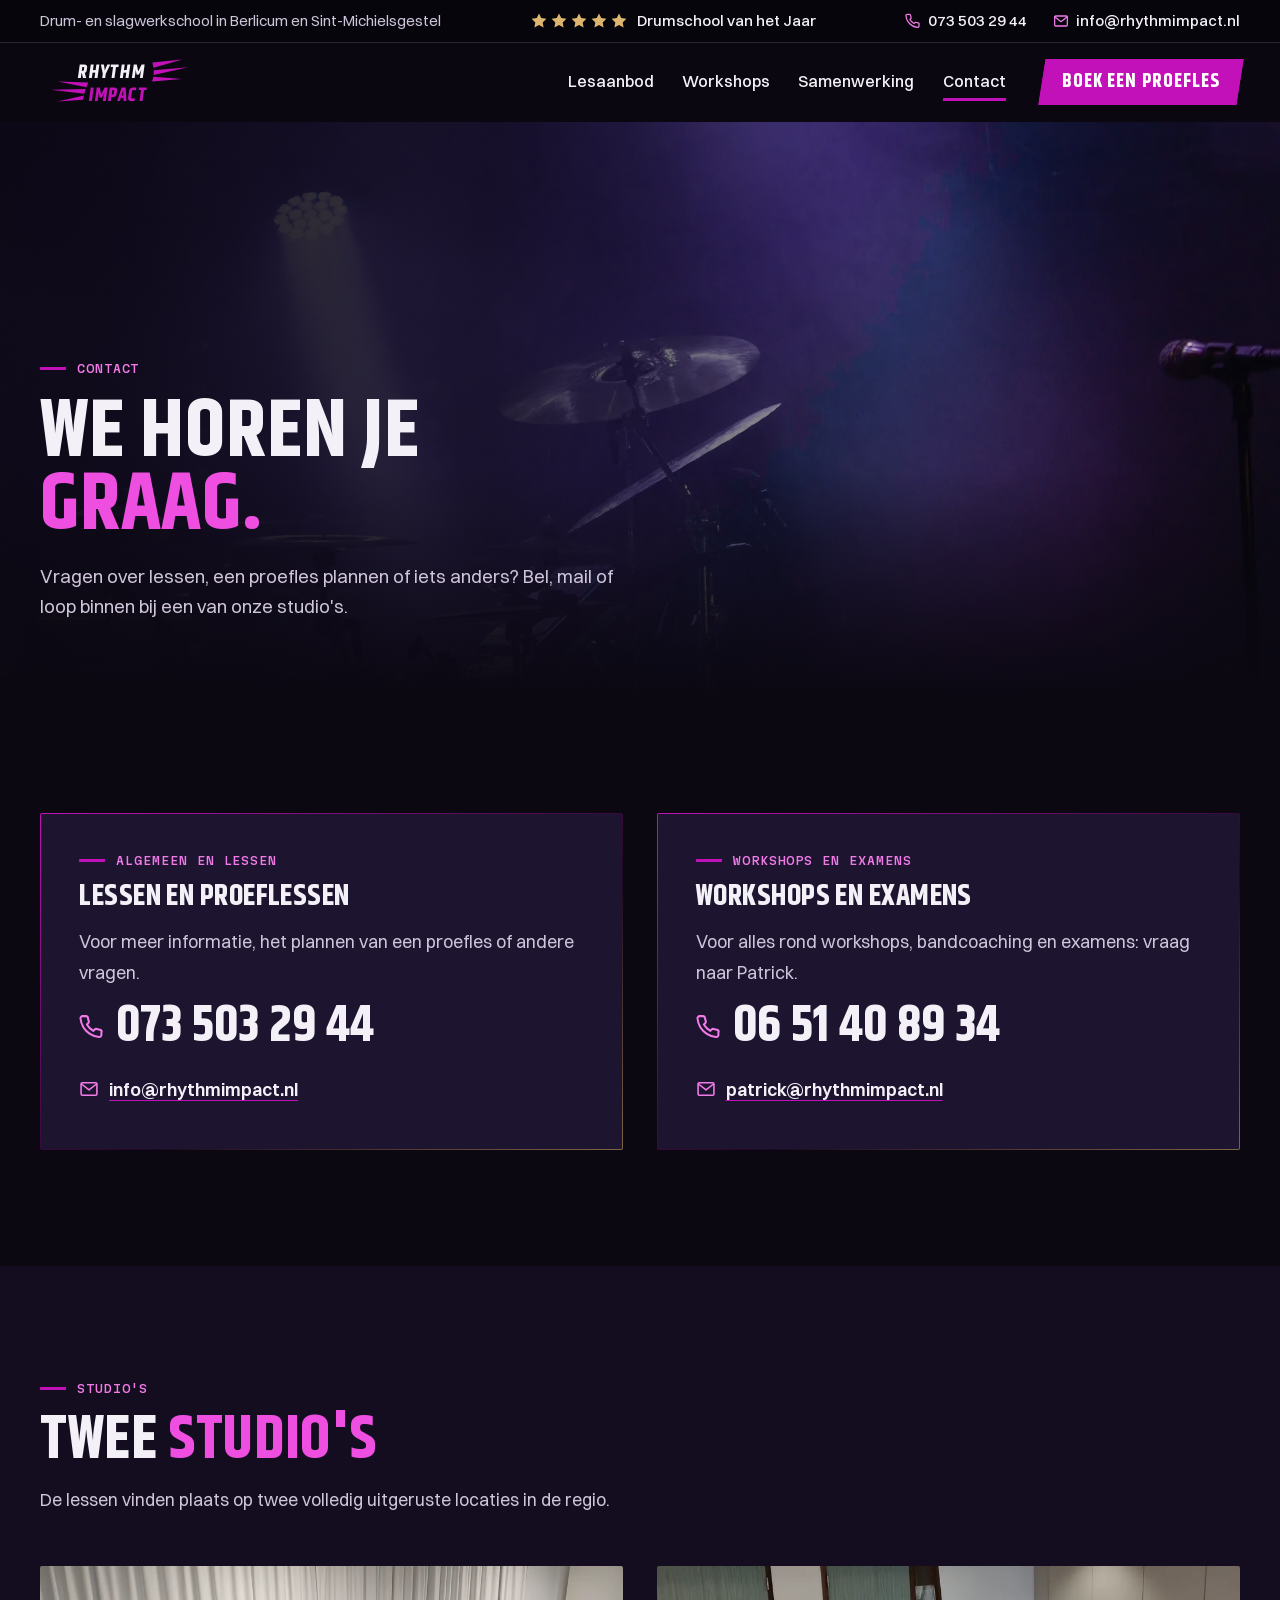
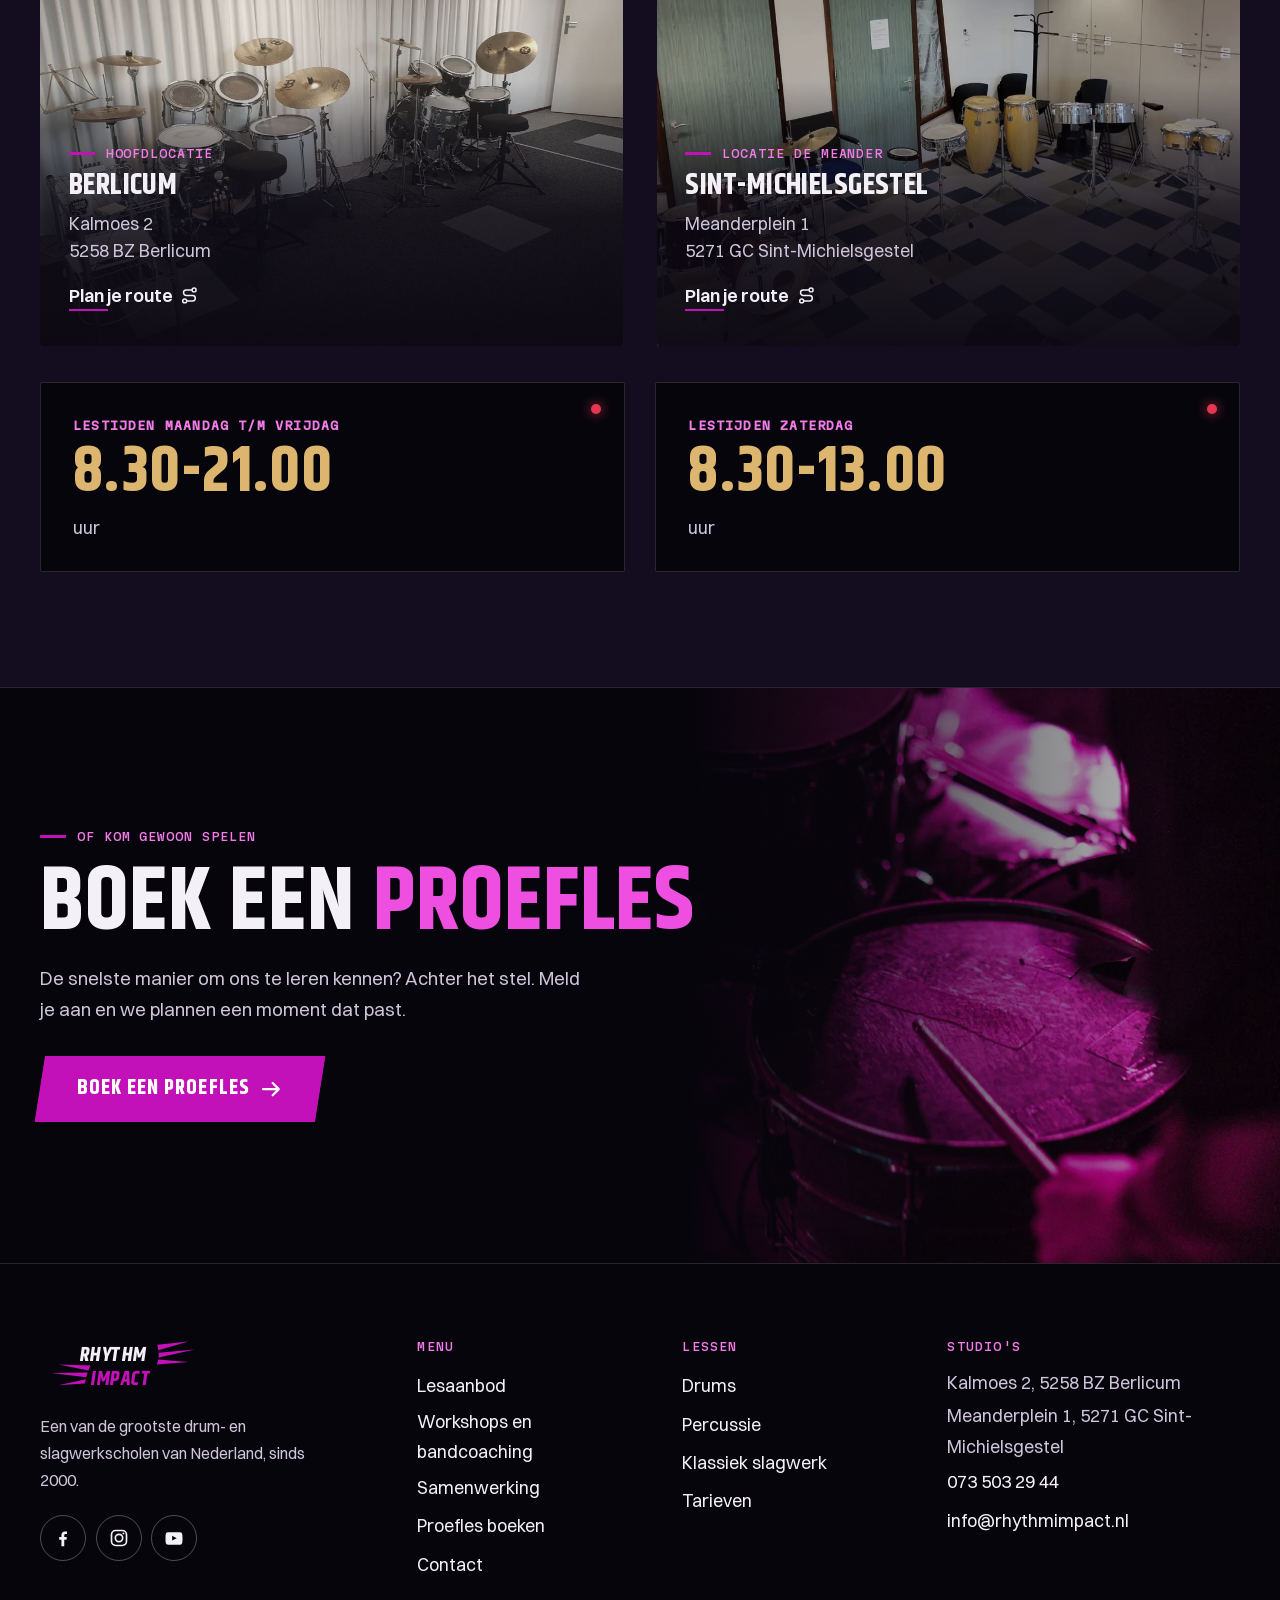
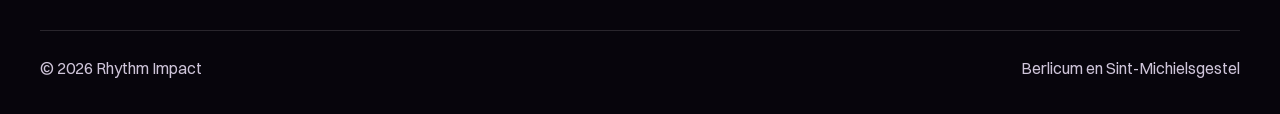
==== contact.html @ d389d1a9 "Reviews toegevoegd" ====
<!DOCTYPE html>
<html lang="nl">
<head>
  <meta charset="UTF-8">
  <meta name="viewport" content="width=device-width, initial-scale=1">
  <title>Contact en studio's in Berlicum en Gestel | Rhythm Impact</title>
  <meta name="description" content="Bel 073 503 29 44 of mail info@rhythmimpact.nl. Studio's aan de Kalmoes 2 in Berlicum en het Meanderplein 1 in Sint-Michielsgestel.">
  <link rel="canonical" href="https://rhythmimpact.nl/contact.html">
  <meta property="og:type" content="website">
  <meta property="og:locale" content="nl_NL">
  <meta property="og:site_name" content="Rhythm Impact">
  <meta property="og:title" content="Contact en studio's in Berlicum en Gestel | Rhythm Impact">
  <meta property="og:description" content="Bel 073 503 29 44 of mail info@rhythmimpact.nl. Studio's aan de Kalmoes 2 in Berlicum en het Meanderplein 1 in Sint-Michielsgestel.">
  <meta property="og:url" content="https://rhythmimpact.nl/contact.html">
  <meta property="og:image" content="https://rhythmimpact.nl/assets/img/og-rhythm-impact.jpg">
  <meta name="twitter:card" content="summary_large_image">
  <meta name="theme-color" content="#0b0812">
  <link rel="icon" type="image/svg+xml" href="assets/favicon.svg">
  <link rel="apple-touch-icon" href="assets/apple-touch-icon.png">
  <link rel="preload" href="assets/fonts/khand-700.woff2" as="font" type="font/woff2" crossorigin>
  <link rel="preload" href="assets/fonts/switzer-400.woff2" as="font" type="font/woff2" crossorigin>
  
  <link rel="stylesheet" href="css/style.css?v=2">
  <script type="application/ld+json">
  {
    "@context": "https://schema.org",
    "@type": "ContactPage",
    "name": "Contact Rhythm Impact",
    "url": "https://rhythmimpact.nl/contact.html",
    "mainEntity": {
      "@type": ["EducationalOrganization", "LocalBusiness"],
      "@id": "https://rhythmimpact.nl/#school",
      "name": "Rhythm Impact",
      "telephone": "+31735032944",
      "email": "info@rhythmimpact.nl",
      "address": { "@type": "PostalAddress", "streetAddress": "Kalmoes 2", "postalCode": "5258 BZ", "addressLocality": "Berlicum", "addressCountry": "NL" },
      "contactPoint": [
        { "@type": "ContactPoint", "contactType": "Lessen en proeflessen", "telephone": "+31735032944", "email": "info@rhythmimpact.nl", "availableLanguage": "nl" },
        { "@type": "ContactPoint", "contactType": "Workshops, examens en groepen", "telephone": "+31651408934", "email": "patrick@rhythmimpact.nl", "availableLanguage": "nl" }
      ]
    }
  }
  </script>
</head>
<body>
  <a class="sla-over" href="#inhoud">Naar de inhoud</a>
  <div class="topbalk">
    <div class="wrap">
      <p class="topbalk-tekst">Drum- en slagwerkschool in Berlicum en Sint-Michielsgestel</p>
      <a class="topbalk-sterren" href="index.html#usp-kop" aria-label="Vijf sterren: uitgeroepen tot Drumschool van het Jaar">
        <span class="sterren"><svg viewBox="0 0 20 20" aria-hidden="true"><path d="M10 1.6l2.5 5.2 5.7.8-4.1 4 1 5.6L10 14.5l-5.1 2.7 1-5.6-4.1-4 5.7-.8z"/></svg><svg viewBox="0 0 20 20" aria-hidden="true"><path d="M10 1.6l2.5 5.2 5.7.8-4.1 4 1 5.6L10 14.5l-5.1 2.7 1-5.6-4.1-4 5.7-.8z"/></svg><svg viewBox="0 0 20 20" aria-hidden="true"><path d="M10 1.6l2.5 5.2 5.7.8-4.1 4 1 5.6L10 14.5l-5.1 2.7 1-5.6-4.1-4 5.7-.8z"/></svg><svg viewBox="0 0 20 20" aria-hidden="true"><path d="M10 1.6l2.5 5.2 5.7.8-4.1 4 1 5.6L10 14.5l-5.1 2.7 1-5.6-4.1-4 5.7-.8z"/></svg><svg viewBox="0 0 20 20" aria-hidden="true"><path d="M10 1.6l2.5 5.2 5.7.8-4.1 4 1 5.6L10 14.5l-5.1 2.7 1-5.6-4.1-4 5.7-.8z"/></svg></span><span>Drumschool van het Jaar</span>
      </a>
      <div class="topbalk-links">
        <a href="tel:+31735032944"><svg class="icoon" aria-hidden="true"><use href="assets/iconen.svg#i-telefoon"/></svg>073 503 29 44</a>
        <a href="mailto:info@rhythmimpact.nl"><svg class="icoon" aria-hidden="true"><use href="assets/iconen.svg#i-mail"/></svg>info@rhythmimpact.nl</a>
      </div>
    </div>
  </div>

  <header class="kop" data-balk>
    <div class="kop-binnen">
      <a class="logo" href="index.html" aria-label="Rhythm Impact, naar de homepage">
        <svg viewBox="0 0 268 78" aria-hidden="true" style="height:46px;width:auto">
          <g transform="skewX(-8)" transform-origin="center">
            <g fill="#c211b8">
              <polygon points="186,6 236,1 189,15"/>
              <polygon points="190,19 248,14 191,27"/>
              <polygon points="191,30 240,34 190,38"/>
              <polygon points="82,40 30,38 80,48"/>
              <polygon points="79,51 20,52 78,59"/>
              <polygon points="78,62 34,72 77,69"/>
            </g>
            <text x="62" y="33" font-family="Khand, sans-serif" font-weight="700" font-size="33" letter-spacing="1" fill="#f4f0f7">RHYTHM</text>
            <text x="86" y="71" font-family="Khand, sans-serif" font-weight="700" font-size="33" letter-spacing="1" fill="#c211b8">IMPACT</text>
          </g>
        </svg>
      </a>
      <nav class="hoofdnav" aria-label="Hoofdmenu">
        <a href="lesaanbod.html">Lesaanbod</a>
        <a href="workshops.html">Workshops</a>
        <a href="samenwerking.html">Samenwerking</a>
        <a href="contact.html" aria-current="page">Contact</a>
        <a class="knop knop-klein" href="proefles.html">Boek een proefles</a>
      </nav>
      <button class="menuknop" type="button" aria-expanded="false" aria-controls="mobiel-menu" aria-label="Menu openen" data-menuknop>
        <svg class="icoon open" aria-hidden="true"><use href="assets/iconen.svg#i-menu"/></svg><svg class="icoon sluit" aria-hidden="true"><use href="assets/iconen.svg#i-sluit"/></svg>
      </button>
    </div>
  </header>

  <div class="mobiel-menu" id="mobiel-menu" data-menu>
    <a href="index.html"><i>01</i>Home</a>
    <a href="lesaanbod.html"><i>02</i>Lesaanbod</a>
    <a href="workshops.html"><i>03</i>Workshops</a>
    <a href="samenwerking.html"><i>04</i>Samenwerking</a>
    <a href="contact.html" aria-current="page"><i>05</i>Contact</a>
    <a class="knop knop-groot" href="proefles.html">Boek een proefles <svg class="icoon" aria-hidden="true"><use href="assets/iconen.svg#i-pijl"/></svg></a>
    <div class="menu-voet">
      <a href="tel:+31735032944"><svg class="icoon" aria-hidden="true"><use href="assets/iconen.svg#i-telefoon"/></svg>073 503 29 44</a>
      <a href="mailto:info@rhythmimpact.nl"><svg class="icoon" aria-hidden="true"><use href="assets/iconen.svg#i-mail"/></svg>info@rhythmimpact.nl</a>
    </div>
  </div>

<main id="inhoud">

  <section class="paginakop" aria-label="Contact">
    <figure class="paginakop-beeld"><img src="assets/img/ph-contact-2000.webp" srcset="assets/img/ph-contact-1000.webp 1000w, assets/img/ph-contact-2000.webp 2000w" sizes="100vw" width="2000" height="1333" fetchpriority="high" alt="Drumstel op een donker podium onder een paarse spot"></figure>
    <div class="wrap" data-rev>
      <span class="eyebrow">Contact</span>
      <h1><span class="regel">We horen je</span><span class="regel"><span class="accent">graag.</span></span></h1>
      <p class="lead">Vragen over lessen, een proefles plannen of iets anders? Bel, mail of loop binnen bij een van onze studio's.</p>
    </div>
  </section>

  <section class="sectie" aria-labelledby="bel-kop">
    <div class="wrap">
      <h2 id="bel-kop" class="visueel-verborgen">Bellen of mailen</h2>
      <div class="contactkaarten" data-rev data-stagger>
        <div class="contactkaart">
          <span class="eyebrow">Algemeen en lessen</span>
          <h3>Lessen en proeflessen</h3>
          <p>Voor meer informatie, het plannen van een proefles of andere vragen.</p>
          <a class="groot-nummer" href="tel:+31735032944"><svg class="icoon" aria-hidden="true"><use href="assets/iconen.svg#i-telefoon"/></svg>073 503 29 44</a>
          <a class="contact-mail" href="mailto:info@rhythmimpact.nl"><svg class="icoon" aria-hidden="true"><use href="assets/iconen.svg#i-mail"/></svg>info@rhythmimpact.nl</a>
        </div>
        <div class="contactkaart">
          <span class="eyebrow">Workshops en examens</span>
          <h3>Workshops en examens</h3>
          <p>Voor alles rond workshops, bandcoaching en examens: vraag naar Patrick.</p>
          <a class="groot-nummer" href="tel:+31651408934"><svg class="icoon" aria-hidden="true"><use href="assets/iconen.svg#i-telefoon"/></svg>06 51 40 89 34</a>
          <a class="contact-mail" href="mailto:patrick@rhythmimpact.nl"><svg class="icoon" aria-hidden="true"><use href="assets/iconen.svg#i-mail"/></svg>patrick@rhythmimpact.nl</a>
        </div>
      </div>
    </div>
  </section>

  <section class="sectie fluweel" aria-labelledby="loc-kop">
    <div class="wrap">
      <div class="sectiekop" data-rev>
        <span class="eyebrow">Studio's</span>
        <h2 id="loc-kop">Twee <span class="accent">studio's</span></h2>
        <p>De lessen vinden plaats op twee volledig uitgeruste locaties in de regio.</p>
      </div>
      <div class="studios" data-rev data-stagger>
        <article class="studio">
          <img src="assets/img/studio-berlicum-1200.webp" width="1200" height="676" loading="lazy" alt="Drumstudio van Rhythm Impact in Berlicum">
          <div class="studio-tekst">
            <span class="eyebrow">Hoofdlocatie</span>
            <h3>Berlicum</h3>
            <address>Kalmoes 2<br>5258 BZ Berlicum</address>
            <a class="streep" href="https://www.google.com/maps/search/?api=1&amp;query=Kalmoes+2+5258+BZ+Berlicum" target="_blank" rel="noopener">Plan je route <svg class="icoon" aria-hidden="true"><use href="assets/iconen.svg#i-route"/></svg></a>
          </div>
        </article>
        <article class="studio">
          <img src="assets/img/studio-meander-1200.webp" width="1200" height="639" loading="lazy" alt="Lesstudio van Rhythm Impact in De Meander, Sint-Michielsgestel">
          <div class="studio-tekst">
            <span class="eyebrow">Locatie De Meander</span>
            <h3>Sint-Michielsgestel</h3>
            <address>Meanderplein 1<br>5271 GC Sint-Michielsgestel</address>
            <a class="streep" href="https://www.google.com/maps/search/?api=1&amp;query=Meanderplein+1+5271+GC+Sint-Michielsgestel" target="_blank" rel="noopener">Plan je route <svg class="icoon" aria-hidden="true"><use href="assets/iconen.svg#i-route"/></svg></a>
          </div>
        </article>
      </div>
      <div class="lestijden lestijden-contact" data-rev data-stagger>
        <div class="lestijd"><b>Lestijden maandag t/m vrijdag</b><span class="klokcijfers">8.30-21.00</span><span>uur</span></div>
        <div class="lestijd"><b>Lestijden zaterdag</b><span class="klokcijfers">8.30-13.00</span><span>uur</span></div>
      </div>
    </div>
  </section>

  <section class="slotband" aria-labelledby="slot-kop">
    <figure class="slotband-beeld" aria-hidden="true"><img src="assets/img/cta-vel-900.webp" width="900" height="1600" loading="lazy" alt=""></figure>
    <div class="wrap" data-rev>
      <span class="eyebrow">Of kom gewoon spelen</span>
      <h2 id="slot-kop">Boek een <span class="accent">proefles</span></h2>
      <p>De snelste manier om ons te leren kennen? Achter het stel. Meld je aan en we plannen een moment dat past.</p>
      <div class="held-knoppen">
        <a class="knop knop-groot" href="proefles.html">Boek een proefles <svg class="icoon" aria-hidden="true"><use href="assets/iconen.svg#i-pijl"/></svg></a>
      </div>
    </div>
  </section>
</main>

  <footer class="voet">
    <div class="voet-raster">
      <div class="voet-merk">
        <a class="logo" href="index.html" aria-label="Rhythm Impact, naar de homepage">
          <svg viewBox="0 0 268 78" aria-hidden="true" style="height:48px;width:auto">
          <g transform="skewX(-8)" transform-origin="center">
            <g fill="#c211b8">
              <polygon points="186,6 236,1 189,15"/>
              <polygon points="190,19 248,14 191,27"/>
              <polygon points="191,30 240,34 190,38"/>
              <polygon points="82,40 30,38 80,48"/>
              <polygon points="79,51 20,52 78,59"/>
              <polygon points="78,62 34,72 77,69"/>
            </g>
            <text x="62" y="33" font-family="Khand, sans-serif" font-weight="700" font-size="33" letter-spacing="1" fill="#f4f0f7">RHYTHM</text>
            <text x="86" y="71" font-family="Khand, sans-serif" font-weight="700" font-size="33" letter-spacing="1" fill="#c211b8">IMPACT</text>
          </g>
        </svg>
        </a>
        <p>Een van de grootste drum- en slagwerkscholen van Nederland, sinds 2000.</p>
        <div class="socials">
          <a href="https://www.facebook.com/slagwerkopleidingRhythmImpact/" target="_blank" rel="noopener" aria-label="Rhythm Impact op Facebook"><svg class="icoon" aria-hidden="true"><use href="assets/iconen.svg#i-facebook"/></svg></a>
          <a href="https://www.instagram.com/rhythmimpactslagwerkopl/" target="_blank" rel="noopener" aria-label="Rhythm Impact op Instagram"><svg class="icoon" aria-hidden="true"><use href="assets/iconen.svg#i-instagram"/></svg></a>
          <a href="https://www.youtube.com/user/rhythmimpact" target="_blank" rel="noopener" aria-label="Rhythm Impact op YouTube"><svg class="icoon" aria-hidden="true"><use href="assets/iconen.svg#i-youtube"/></svg></a>
        </div>
      </div>
      <div>
        <h2>Menu</h2>
        <ul>
          <li><a href="lesaanbod.html">Lesaanbod</a></li>
          <li><a href="workshops.html">Workshops en bandcoaching</a></li>
          <li><a href="samenwerking.html">Samenwerking</a></li>
          <li><a href="proefles.html">Proefles boeken</a></li>
          <li><a href="contact.html">Contact</a></li>
        </ul>
      </div>
      <div>
        <h2>Lessen</h2>
        <ul>
          <li><a href="lesaanbod.html#drums">Drums</a></li>
          <li><a href="lesaanbod.html#percussie">Percussie</a></li>
          <li><a href="lesaanbod.html#klassiek">Klassiek slagwerk</a></li>
          <li><a href="lesaanbod.html#tarieven">Tarieven</a></li>
        </ul>
      </div>
      <div>
        <h2>Studio's</h2>
        <ul>
          <li>Kalmoes 2, 5258 BZ Berlicum</li>
          <li>Meanderplein 1, 5271 GC Sint-Michielsgestel</li>
          <li><a href="tel:+31735032944">073 503 29 44</a></li>
          <li><a href="mailto:info@rhythmimpact.nl">info@rhythmimpact.nl</a></li>
        </ul>
      </div>
    </div>
    <div class="voet-onder">
      <span>&copy; <span data-jaar>2026</span> Rhythm Impact</span>
      <span>Berlicum en Sint-Michielsgestel</span>
    </div>
  </footer>

  <div class="actiebalk" data-mobielcta>
    <a class="knop" href="proefles.html">Boek een proefles</a>
    <a class="knop knop-lijn" href="contact.html">Contact</a>
  </div>

  <script src="js/main.js" defer></script>
</body>
</html>
---- css/style.css ----
/* ==========================================================================
   Rhythm Impact: "het moment van de slag"
   Donker podium, impact-paars voor knoppen en accenten, koper als tweede
   kleur (het bekken). Khand voor koppen en knoppen, Switzer voor tekst,
   Martian Mono voor labels en maten. Knoppen en labels staan schuin, net
   als het woordmerk (skewX -8 tot -10).
   ========================================================================== */

@font-face { font-family: 'Khand'; src: url('../assets/fonts/khand-600.woff2') format('woff2'); font-weight: 600; font-display: swap; }
@font-face { font-family: 'Khand'; src: url('../assets/fonts/khand-700.woff2') format('woff2'); font-weight: 700; font-display: swap; }
@font-face { font-family: 'Switzer'; src: url('../assets/fonts/switzer-400.woff2') format('woff2'); font-weight: 400; font-display: swap; }
@font-face { font-family: 'Switzer'; src: url('../assets/fonts/switzer-500.woff2') format('woff2'); font-weight: 500; font-display: swap; }
@font-face { font-family: 'Switzer'; src: url('../assets/fonts/switzer-600.woff2') format('woff2'); font-weight: 600; font-display: swap; }
@font-face { font-family: 'Martian Mono'; src: url('../assets/fonts/martian-mono-500.woff2') format('woff2'); font-weight: 500; font-display: swap; }

:root {
  /* ---- kleur ---- */
  --nacht: #0b0812;          /* podiumzwart met paarse ondertoon: basis */
  --nacht-2: #140d1f;        /* fluweel: tweede vlak voor sectieritme */
  --nacht-3: #1d1430;        /* kaarten */
  --been: #f4f0f7;           /* tekst op donker, koel gebroken wit */
  --dim-op-donker: #cfc5da;  /* zachte tekst op donker, ruim 11:1 */
  --merk: #c211b8;           /* impact-paars: knoppen, lijnen, vlakjes */
  --merk-licht: #f27be8;     /* paars als kleine tekst op donker (8:1) */
  --merk-gloed: #ee4fe0;     /* paars in grote koppen */
  --merk-diep: #8a0b83;      /* hover van de knop */
  --koper: #dcb56f;          /* tweede kleur: het bekken. Spaarzaam. */
  --lijn: rgba(244, 240, 247, .14);
  --lijn-sterk: rgba(244, 240, 247, .3);

  /* tokencontract (alias, zodat gedeelde componenten werken) */
  --papier: var(--nacht);
  --papier-2: var(--nacht-2);
  --inkt: var(--nacht);
  --tekst: var(--been);
  --cta: var(--merk);
  --tweede: var(--koper);
  --dim: var(--dim-op-donker);

  /* ---- typografie ---- */
  --display: 'Khand', 'Arial Narrow', sans-serif;
  --body: 'Switzer', 'Helvetica Neue', Arial, sans-serif;
  --mono: 'Martian Mono', ui-monospace, monospace;

  --fs-hero:  clamp(3.4rem, 7.6vw, 7.4rem);
  --fs-h1:    clamp(3rem, 6.4vw, 5.8rem);
  --fs-h2:    clamp(2.4rem, 4.8vw, 4.2rem);
  --fs-h3:    clamp(1.55rem, 2.3vw, 2rem);
  --fs-body:  clamp(1.02rem, .25vw + .97rem, 1.12rem);
  --fs-klein: 1rem;
  --fs-label: .74rem;

  /* ---- ruimte ---- */
  --gutter: clamp(1rem, 4vw, 2.5rem);
  --wrap: min(1240px, 100% - 2 * var(--gutter));
  --sectie: clamp(4.25rem, 9vw, 8.5rem);
  --meet: 62ch;

  /* ---- vorm ---- */
  --radius: 2px;
  --schuin: -9deg;

  /* ---- beweging ---- */
  --vlot: cubic-bezier(.22, 1, .36, 1);
  --slag: cubic-bezier(.16, 1.2, .3, 1);
  --duur: .22s;
  --komop: 28px;
}

/* ---------- reset ---------- */
* { margin: 0; padding: 0; box-sizing: border-box; }
html { scroll-behavior: smooth; overflow-x: clip; }
[hidden] { display: none !important; }
body {
  font-family: var(--body);
  font-size: var(--fs-body);
  line-height: 1.7;
  color: var(--been);
  background: var(--nacht);
  overflow-x: clip;
  -webkit-font-smoothing: antialiased;
}
img, video, svg, canvas { display: block; max-width: 100%; }
img { height: auto; }
a { color: inherit; text-decoration: none; }
ul, ol { list-style: none; }
button { font: inherit; color: inherit; background: none; border: 0; cursor: pointer; }
::selection { background: var(--merk); color: #fff; }
:focus-visible { outline: 3px solid var(--merk-licht); outline-offset: 3px; }
:target, a:focus-visible, button:focus-visible { scroll-margin-top: 7rem; }
strong { font-weight: 600; color: #fff; }

h1, h2, h3 {
  font-family: var(--display);
  font-weight: 700;
  text-transform: uppercase;
  letter-spacing: .01em;
  text-wrap: balance;
}
h1 { font-size: var(--fs-h1); line-height: .9; }
h2 { font-size: var(--fs-h2); line-height: .92; }
h3 { font-size: var(--fs-h3); line-height: 1; letter-spacing: .015em; }
p { max-width: var(--meet); }
.accent { color: var(--merk-gloed); }
.regel { display: block; }

.wrap { width: var(--wrap); margin-inline: auto; }
.sectie { padding-block: var(--sectie); position: relative; }
.sectie.fluweel { background: var(--nacht-2); }

/* label: mono, klein, schuin streepje ervoor */
.eyebrow {
  display: inline-flex;
  align-items: center;
  gap: .7rem;
  font-family: var(--mono);
  font-size: var(--fs-label);
  font-weight: 500;
  letter-spacing: .08em;
  text-transform: uppercase;
  color: var(--merk-licht);
  line-height: 1.3;
}
.eyebrow::before {
  content: "";
  width: 1.6rem; height: 3px;
  background: var(--merk);
  transform: skewX(var(--schuin));
}

.sectiekop { display: grid; gap: 1rem; margin-bottom: clamp(2rem, 4vw, 3.25rem); max-width: 56rem; }
.sectiekop p { color: var(--dim-op-donker); font-size: 1.1rem; }
.sectiekop.midden { text-align: center; justify-items: center; margin-inline: auto; }

/* ---------- knoppen: schuin vlak, rechte tekst ---------- */
.knop {
  --knop-vlak: var(--merk);
  --knop-rand: var(--merk);
  --knop-tekst: #fff;
  position: relative;
  isolation: isolate;
  display: inline-flex;
  align-items: center;
  justify-content: center;
  gap: .6rem;
  min-height: 56px;
  padding: .7rem 1.9rem;
  font-family: var(--display);
  font-weight: 700;
  font-size: 1.22rem;
  line-height: 1;
  letter-spacing: .05em;
  text-transform: uppercase;
  color: var(--knop-tekst);
  white-space: nowrap;
  transition: translate var(--duur) var(--vlot);
}
.knop::before,
.knop::after {
  content: "";
  position: absolute;
  inset: 0;
  z-index: -1;
  transform: skewX(var(--schuin));
}
.knop::before { background: var(--knop-vlak); border: 2px solid var(--knop-rand); }
.knop::after {
  background: var(--merk-diep);
  transform: skewX(var(--schuin)) scaleY(0);
  transform-origin: 50% 100%;
  transition: transform .28s cubic-bezier(.65, 0, .2, 1);
}
.knop:hover { translate: 0 -2px; }
.knop:hover::after, .knop:focus-visible::after { transform: skewX(var(--schuin)) scaleY(1); }
.knop:active { translate: 0 1px; }
.knop .icoon { width: 1.15em; height: 1.15em; flex: none; transition: transform var(--duur) var(--vlot); }
.knop:hover .icoon { transform: translateX(4px); }
.knop-lijn { --knop-vlak: transparent; --knop-rand: var(--been); }
.knop-lijn::after { background: rgba(244, 240, 247, .12); }
.knop-groot { min-height: 66px; padding: 1rem 2.3rem; font-size: 1.32rem; }
.knop-klein { min-height: 46px; padding: .5rem 1.25rem; font-size: 1.2rem; }

/* tekstlink met uitrollende streep */
.streep { position: relative; display: inline-flex; align-items: center; gap: .45rem; font-weight: 600; color: var(--been); min-height: 44px; }
.streep::after {
  content: "";
  position: absolute; left: 0; right: 0; bottom: 6px;
  height: 2px; background: var(--merk);
  transform: scaleX(.3); transform-origin: 0 50%;
  transition: transform .25s var(--vlot);
}
.streep:hover::after { transform: scaleX(1); }
.streep .icoon { width: 1.05em; height: 1.05em; }

.icoon { width: 1.25rem; height: 1.25rem; flex: none; }

/* bol: branded icooncirkel voor opsommingen (34 px) */
.bol {
  display: grid; place-items: center;
  width: 34px; height: 34px; flex: none;
  border-radius: 50%;
  background: var(--merk);
  color: #fff;
}
.bol .icoon { width: 18px; height: 18px; }
.bol.zacht { background: rgba(194, 17, 184, .2); color: var(--merk-licht); box-shadow: inset 0 0 0 1.5px rgba(242, 123, 232, .45); }

/* lijst met inslag-iconen (nooit kale bullets) */
.inslaglijst { display: grid; gap: .7rem; }
.inslaglijst li { display: flex; align-items: center; gap: .85rem; line-height: 1.4; }
.inslaglijst.twee { grid-template-columns: repeat(2, minmax(0, 1fr)); column-gap: 1.5rem; }

/* ---------- topbalk ---------- */
.topbalk { background: #07050c; border-bottom: 1px solid var(--lijn); font-size: .95rem; }
.topbalk .wrap { display: flex; align-items: center; justify-content: space-between; gap: 1.5rem; min-height: 42px; }
.topbalk p { color: var(--dim-op-donker); max-width: none; }
.topbalk-links { display: flex; gap: 1.6rem; }
.topbalk a { display: inline-flex; align-items: center; gap: .45rem; color: var(--been); font-weight: 500; min-height: 32px; }
.topbalk a:hover { color: var(--merk-licht); }
.topbalk .icoon { width: 1rem; height: 1rem; color: var(--merk-licht); }
.topbalk-sterren { gap: .6rem !important; }
.topbalk-sterren .sterren { display: inline-flex; gap: 2px; }
.topbalk-sterren svg { width: .95rem; height: .95rem; fill: var(--koper); }
.topbalk-sterren span:last-child { color: var(--been); }

/* ---------- header ---------- */
.kop {
  position: sticky; top: 0; z-index: 100;
  background: rgba(11, 8, 18, .94);
  border-bottom: 1px solid transparent;
}
.kop.zweeft { border-bottom-color: var(--lijn); box-shadow: 0 10px 30px rgba(0, 0, 0, .35); }
.kop-binnen { width: var(--wrap); margin-inline: auto; display: flex; align-items: center; justify-content: space-between; gap: 2rem; min-height: 78px; }
.logo { display: inline-flex; align-items: center; min-height: 48px; }
.logo svg { height: 46px; width: auto; }
.hoofdnav { display: flex; align-items: center; gap: clamp(1rem, 2.2vw, 2.1rem); }
.hoofdnav > a:not(.knop) {
  position: relative;
  font-weight: 500; font-size: 1.02rem;
  color: var(--been);
  padding-block: .6rem;
}
.hoofdnav > a:not(.knop)::after {
  content: ""; position: absolute; left: 0; right: 0; bottom: .25rem;
  height: 3px; background: var(--merk);
  transform: skewX(var(--schuin)) scaleX(0); transform-origin: 0 50%;
  transition: transform .25s var(--vlot);
}
.hoofdnav > a:not(.knop):hover::after,
.hoofdnav > a[aria-current="page"]::after { transform: skewX(var(--schuin)) scaleX(1); }
.hoofdnav .knop { margin-left: .5rem; }
.menuknop {
  display: none;
  width: 48px; height: 48px;
  place-items: center;
  border: 1.5px solid var(--lijn-sterk);
  border-radius: 50%;
}
.menuknop .icoon { width: 22px; height: 22px; }
.menuknop .sluit { display: none; }
.menuknop[aria-expanded="true"] .open { display: none; }
.menuknop[aria-expanded="true"] .sluit { display: block; }

.mobiel-menu {
  position: fixed; inset: 0; z-index: 90;
  background: var(--nacht);
  padding: 7rem var(--gutter) 2rem;
  display: none; flex-direction: column; gap: .25rem;
  transform: translateX(100%);
  visibility: hidden;
  transition: transform .4s var(--vlot), visibility 0s linear .4s;
  overflow-y: auto;
}
.mobiel-menu.open { transform: none; visibility: visible; transition: transform .4s var(--vlot); }
.mobiel-menu > a:not(.knop) {
  display: flex; align-items: baseline; gap: 1rem;
  font-family: var(--display); font-weight: 700; text-transform: uppercase;
  font-size: clamp(2.2rem, 9vw, 3rem); line-height: 1.1;
  padding-block: .35rem;
  border-bottom: 1px solid var(--lijn);
}
.mobiel-menu > a i { font-family: var(--mono); font-style: normal; font-size: .8rem; color: var(--merk-licht); }
.mobiel-menu .knop { margin-top: 1.5rem; }
.menu-voet { margin-top: auto; padding-top: 2rem; display: grid; gap: .5rem; color: var(--dim-op-donker); }
.menu-voet a { display: inline-flex; align-items: center; gap: .6rem; min-height: 44px; color: var(--been); font-weight: 500; }
.menu-voet .icoon { color: var(--merk-licht); }

/* ==========================================================================
   HERO (home): foto over de volle breedte, schokgolf als sfeerlaag
   ========================================================================== */
.held {
  position: relative;
  min-height: min(calc(100svh - 120px), 900px);
  display: flex;
  align-items: center;
  overflow: hidden;
  background: var(--nacht);
}
.held-beeld { position: absolute; inset: 0; margin: 0; overflow: hidden; }
.held-beeld img {
  width: 100%; height: 100%;
  object-fit: cover;
  object-position: 60% 50%;
}
.held-beeld canvas { position: absolute; inset: 0; width: 100%; height: 100%; pointer-events: none; mix-blend-mode: screen; }
.held-beeld::after {
  content: "";
  position: absolute; inset: 0;
  background:
    linear-gradient(90deg, rgba(11, 8, 18, .95) 0%, rgba(11, 8, 18, .86) 30%, rgba(11, 8, 18, .45) 50%, rgba(11, 8, 18, 0) 66%),
    linear-gradient(0deg, var(--nacht) 0%, rgba(11, 8, 18, 0) 22%);
  pointer-events: none;
}
.held-inhoud {
  position: relative; z-index: 2;
  width: var(--wrap); margin-inline: auto;
  padding-block: clamp(4rem, 9vh, 7rem);
  display: grid; gap: 1.5rem;
  justify-items: start;
}
.held h1 { font-size: var(--fs-hero); line-height: .86; max-width: 9.5em; }
.held h1 .regel { white-space: nowrap; }
.held-bullets { display: grid; gap: .8rem; margin-top: .4rem; }
.held-bullets li { display: flex; align-items: center; gap: .85rem; font-size: 1.12rem; font-weight: 500; line-height: 1.3; white-space: nowrap; }
.held-knoppen { display: flex; flex-wrap: wrap; gap: 1rem 1.6rem; margin-top: .8rem; }
.held-knoppen .knop { min-height: 66px; padding: 1rem 2.3rem; font-size: 1.32rem; }
.held-chip {
  display: inline-flex; align-items: center; gap: .7rem;
  padding: .7rem 1.2rem .7rem .8rem;
  border-radius: 999px;
  background: rgba(11, 8, 18, .8);
  border: 1px solid rgba(220, 181, 111, .45);
  font-size: 1rem; font-weight: 500;
  color: var(--been);
}
.held-chip .icoon { color: var(--koper); width: 1.4rem; height: 1.4rem; }

/* ==========================================================================
   SETLIST: de drie USP's, als setlists die op het podium zijn vastgeplakt
   ========================================================================== */
.setlists { display: grid; grid-template-columns: repeat(3, minmax(0, 1fr)); gap: clamp(1.25rem, 2.6vw, 2.25rem); }
.setlist {
  --draai: -1.2deg;
  position: relative;
  padding: 1.1rem 1.1rem 1.6rem;
  background:
    linear-gradient(var(--nacht-3), var(--nacht-3)) padding-box,
    linear-gradient(150deg, var(--merk) 0%, rgba(194, 17, 184, .25) 40%, rgba(220, 181, 111, .7) 100%) border-box;
  border: 1.5px solid transparent;
  border-radius: var(--radius);
  rotate: var(--draai);
  transition: rotate .35s var(--vlot), translate var(--duur) var(--vlot), box-shadow .35s var(--vlot);
  box-shadow: 0 2px 4px rgba(0, 0, 0, .25), 0 22px 50px rgba(0, 0, 0, .35);
}
.setlist:nth-child(2) { --draai: .9deg; margin-top: 1.8rem; }
.setlist:nth-child(3) { --draai: -.6deg; }
.setlist:hover { rotate: 0deg; translate: 0 -4px; box-shadow: 0 4px 8px rgba(0, 0, 0, .3), 0 30px 70px rgba(0, 0, 0, .45); }
/* gaffertape bovenaan */
.setlist::before {
  content: "";
  position: absolute; top: -13px; left: 50%;
  width: 92px; height: 26px;
  translate: -50% 0; rotate: -3deg;
  background: repeating-linear-gradient(90deg, rgba(255, 255, 255, .06) 0 2px, transparent 2px 6px), #3a2a48;
  box-shadow: 0 2px 6px rgba(0, 0, 0, .4);
  clip-path: polygon(3% 0, 97% 6%, 100% 50%, 96% 100%, 2% 94%, 0 50%);
}
.setlist figure { margin: 0; aspect-ratio: 16 / 10; overflow: hidden; border-radius: 2px; }
.setlist figure img { width: 100%; height: 100%; object-fit: cover; transition: transform .6s var(--vlot); }
.setlist:hover figure img { transform: scale(1.04); }
.setlist-nr {
  display: flex; align-items: center; justify-content: space-between;
  margin: 1.1rem .3rem .5rem;
  font-family: var(--mono); font-size: var(--fs-label); letter-spacing: .08em; text-transform: uppercase;
  color: var(--merk-licht);
}
.setlist-nr .bol { width: 38px; height: 38px; }
.setlist h3 { margin: 0 .3rem .55rem; }
.setlist p { margin-inline: .3rem; color: var(--dim-op-donker); }

/* ---------- loper: lopende band met feiten ---------- */
.loper { overflow: hidden; border-block: 1px solid var(--lijn); background: #07050c; padding-block: 1.05rem; }
.loper-band { display: flex; width: max-content; gap: 2.5rem; animation: loper 38s linear infinite; }
.loper:hover .loper-band { animation-play-state: paused; }
.loper span {
  display: inline-flex; align-items: center; gap: 2.5rem;
  font-family: var(--display); font-weight: 600; text-transform: uppercase;
  font-size: clamp(1.35rem, 2.2vw, 1.8rem); letter-spacing: .04em;
  white-space: nowrap;
}
.loper span::after {
  content: ""; width: 14px; height: 14px; flex: none;
  background: var(--merk);
  clip-path: polygon(50% 0, 62% 38%, 100% 50%, 62% 62%, 50% 100%, 38% 62%, 0 50%, 38% 38%);
}
@keyframes loper { to { transform: translateX(-50%); } }

/* ==========================================================================
   FLIGHTCASES: de drie disciplines als koffers met metalen hoeken
   ========================================================================== */
.flightcases { display: grid; grid-template-columns: repeat(3, minmax(0, 1fr)); gap: clamp(1.25rem, 2.4vw, 2rem); }
.flightcase {
  position: relative;
  display: flex; flex-direction: column;
  background:
    linear-gradient(var(--nacht-3), var(--nacht-3)) padding-box,
    linear-gradient(180deg, rgba(220, 181, 111, .75), rgba(194, 17, 184, .9) 55%, rgba(194, 17, 184, .2)) border-box;
  border: 1.5px solid transparent;
  border-radius: var(--radius);
  transition: translate var(--duur) var(--vlot), box-shadow .3s var(--vlot);
}
.flightcase:hover { translate: 0 -4px; box-shadow: 0 30px 70px rgba(0, 0, 0, .5), 0 0 0 1px rgba(194, 17, 184, .3); }
/* metalen hoeken */
.flightcase .hoek { position: absolute; width: 22px; height: 22px; border: 3px solid #8f849c; z-index: 3; pointer-events: none; }
.flightcase .hoek:nth-of-type(1) { top: -5px; left: -5px; border-right: 0; border-bottom: 0; }
.flightcase .hoek:nth-of-type(2) { top: -5px; right: -5px; border-left: 0; border-bottom: 0; }
.flightcase .hoek:nth-of-type(3) { bottom: -5px; left: -5px; border-right: 0; border-top: 0; }
.flightcase .hoek:nth-of-type(4) { bottom: -5px; right: -5px; border-left: 0; border-top: 0; }
.flightcase figure { position: relative; margin: 0; aspect-ratio: 4 / 3; overflow: hidden; }
.flightcase figure img { width: 100%; height: 100%; object-fit: cover; transition: transform .6s var(--vlot); }
.flightcase:hover figure img { transform: scale(1.05); }
.flightcase figure::after { content: ""; position: absolute; inset: 0; background: linear-gradient(0deg, var(--nacht-3) 0%, rgba(29, 20, 48, 0) 45%); }
.maat {
  position: absolute; top: 1rem; left: 1rem; z-index: 2;
  display: grid; justify-items: center;
  width: 54px; padding: .35rem 0;
  background: var(--nacht); border: 1.5px solid var(--koper); border-radius: 2px;
  font-family: var(--display); font-weight: 700; font-size: 1.35rem; line-height: .82; color: var(--koper);
}
.maat i { display: block; width: 26px; height: 2px; margin: .2rem 0; background: var(--koper); }
.flightcase-tekst { display: grid; gap: .85rem; padding: .4rem 1.5rem 1.6rem; flex: 1; align-content: start; }
.flightcase-tekst .icoonkop { display: flex; align-items: center; gap: .85rem; }
.flightcase-tekst p { color: var(--dim-op-donker); }
.labels { display: flex; flex-wrap: wrap; gap: .45rem; }
.labels span {
  font-family: var(--mono); font-size: var(--fs-label); text-transform: uppercase; letter-spacing: .05em;
  padding: .45rem .7rem; border: 1px solid var(--lijn-sterk); border-radius: 2px; color: var(--been);
}
.flightcase .streep { margin-top: auto; justify-self: start; }

/* ==========================================================================
   NOTENBALK: van eerste roffel tot eindexamen
   ========================================================================== */
.notenbalk { position: relative; }
.notenbalk-lijnen {
  position: absolute; left: 0; right: 0; top: 30px; height: 40px;
  background: repeating-linear-gradient(0deg, var(--lijn-sterk) 0 1px, transparent 1px 10px);
  pointer-events: none;
}
.notenbalk-lijnen::before {
  content: ""; position: absolute; inset: 0;
  background: linear-gradient(90deg, var(--merk), var(--koper));
  transform: scaleX(var(--sectie-p-lijn, 1)); transform-origin: 0 50%;
  mask: repeating-linear-gradient(0deg, #000 0 1px, transparent 1px 10px);
  opacity: .9;
}
.routes { position: relative; display: grid; grid-template-columns: repeat(3, minmax(0, 1fr)); gap: clamp(1.25rem, 2.4vw, 2rem); }
.route { display: grid; gap: 1rem; align-content: start; }
.route-noot {
  position: relative;
  width: 100px; height: 100px;
  display: grid; place-items: center;
}
.route-noot::before {
  content: ""; position: absolute; width: 30px; height: 22px; left: 22px; top: 39px;
  background: var(--merk); border-radius: 50%; rotate: -22deg;
  box-shadow: 0 0 0 6px var(--nacht);
}
.route:nth-child(2) .route-noot::before { top: 29px; }
.route:nth-child(3) .route-noot::before { top: 19px; background: var(--koper); }
.route-noot::after { content: ""; position: absolute; left: 50px; width: 2.5px; height: 46px; top: 4px; background: var(--been); }
.route:nth-child(2) .route-noot::after { top: -6px; }
.route:nth-child(3) .route-noot::after { top: -16px; }
.route-kaart {
  padding: 1.6rem 1.5rem 1.7rem;
  background: var(--nacht);
  border: 1px solid var(--lijn);
  border-top: 3px solid var(--merk);
  border-radius: var(--radius);
  display: grid; gap: .9rem; align-content: start;
  transition: translate var(--duur) var(--vlot), border-color .3s;
  height: 100%;
}
.route:nth-child(3) .route-kaart { border-top-color: var(--koper); }
.route-kaart:hover { translate: 0 -4px; border-color: var(--lijn-sterk); }
.route-kaart p { color: var(--dim-op-donker); }

/* ==========================================================================
   VERHAAL: sinds 2000, met de oprichter in beeld
   ========================================================================== */
.verhaal { display: grid; grid-template-columns: minmax(0, 5fr) minmax(0, 6fr); gap: clamp(2.5rem, 6vw, 6rem); align-items: center; }
.portret { position: relative; margin: 0 1.2rem 1.2rem 0; }
.portret::before {
  content: ""; position: absolute; inset: 18px -18px -18px 18px;
  border: 2px solid var(--merk); border-radius: var(--radius); z-index: 0;
}
.portret img { position: relative; z-index: 1; width: 100%; aspect-ratio: 4 / 4.6; object-fit: cover; object-position: 50% 20%; border-radius: var(--radius); box-shadow: 0 30px 70px rgba(0, 0, 0, .5); }
.portret figcaption {
  position: absolute; z-index: 2; left: -1rem; bottom: 2.2rem;
  padding: .9rem 1.2rem;
  background: var(--nacht); border-left: 4px solid var(--merk);
  box-shadow: 0 18px 44px rgba(0, 0, 0, .45);
  display: grid; gap: .1rem;
}
.portret figcaption b { font-family: var(--display); font-size: 1.45rem; text-transform: uppercase; line-height: 1; }
.portret figcaption span { font-size: 1rem; color: var(--dim-op-donker); }
.verhaal-tekst { display: grid; gap: 1.2rem; }
.verhaal-tekst > p { color: var(--dim-op-donker); }
.medailles { display: grid; grid-template-columns: repeat(2, minmax(0, 1fr)); gap: 1rem; margin-top: .6rem; }
.medaille {
  display: flex; gap: .9rem; align-items: flex-start;
  padding: 1.1rem 1.15rem;
  background:
    linear-gradient(var(--nacht-2), var(--nacht-2)) padding-box,
    linear-gradient(135deg, var(--koper), rgba(220, 181, 111, .15) 70%) border-box;
  border: 1.5px solid transparent; border-radius: var(--radius);
}
.medaille .bol { background: var(--koper); color: var(--nacht); }
.medaille b { display: block; font-family: var(--display); font-size: 1.3rem; text-transform: uppercase; line-height: 1.05; margin-bottom: .2rem; }
.medaille span { font-size: 1rem; color: var(--dim-op-donker); line-height: 1.45; display: block; }

.tellers { display: grid; grid-template-columns: repeat(4, minmax(0, 1fr)); margin-top: clamp(3rem, 6vw, 5rem); border-top: 1px solid var(--lijn); }
.teller { padding: 1.6rem 1.2rem 0 0; display: grid; gap: .35rem; }
.teller + .teller { padding-left: 1.4rem; border-left: 1px solid var(--lijn); }
.teller b { font-family: var(--display); font-weight: 700; font-size: clamp(3rem, 5.4vw, 4.6rem); line-height: .85; }
.teller b small { font-size: .5em; color: var(--merk-gloed); margin-left: .1em; }
.teller > span { color: var(--dim-op-donker); font-size: 1rem; line-height: 1.45; }

/* ==========================================================================
   FILMSTROKEN: echte momenten, schuiven tegen elkaar in op scroll
   ========================================================================== */
.podium { overflow: hidden; }
.stroken { display: grid; gap: 1rem; margin-top: clamp(1.5rem, 3vw, 2.5rem); }
.strook { display: flex; gap: 1rem; width: max-content; will-change: transform; }
.strook:nth-child(odd)  { transform: translate3d(calc((var(--sectie-p, .5) - .5) * -1 * var(--strook, 260px) - 6%), 0, 0); }
.strook:nth-child(even) { transform: translate3d(calc((var(--sectie-p, .5) - .5) * var(--strook, 260px) - 12%), 0, 0); }
.strook figure { position: relative; margin: 0; height: clamp(190px, 22vw, 300px); overflow: hidden; border-radius: var(--radius); flex: none; }
.strook img { height: 100%; width: auto; object-fit: cover; filter: saturate(.7) brightness(.8) contrast(1.05); transition: filter .5s ease, transform .6s var(--vlot); }
.strook figure:hover img { filter: none; transform: scale(1.03); }
.strook figcaption {
  position: absolute; left: .7rem; bottom: .7rem;
  padding: .3rem .6rem; background: rgba(11, 8, 18, .88);
  font-family: var(--mono); font-size: var(--fs-label); letter-spacing: .05em; text-transform: uppercase; color: var(--been);
}

/* ==========================================================================
   STUDIO'S: twee locaties
   ========================================================================== */
.studios { display: grid; grid-template-columns: repeat(2, minmax(0, 1fr)); gap: clamp(1.25rem, 2.6vw, 2.25rem); }
.studio {
  position: relative; overflow: hidden;
  min-height: 380px;
  display: flex; align-items: flex-end;
  border-radius: var(--radius);
  background: var(--nacht-3);
  transition: translate var(--duur) var(--vlot);
}
.studio:hover { translate: 0 -4px; }
.studio > img { position: absolute; inset: 0; width: 100%; height: 100%; object-fit: cover; filter: saturate(.85) brightness(.9); transition: transform .7s var(--vlot), filter .5s; }
.studio:hover > img { transform: scale(1.04); filter: saturate(.9) brightness(.8); }
.studio::before { content: ""; position: absolute; inset: 0; background: linear-gradient(0deg, rgba(11, 8, 18, .97) 0%, rgba(11, 8, 18, .82) 34%, rgba(11, 8, 18, 0) 70%); z-index: 1; }
.studio-tekst { position: relative; z-index: 2; padding: 1.8rem; display: grid; gap: .6rem; width: 100%; }
.studio-tekst address { font-style: normal; color: var(--dim-op-donker); line-height: 1.5; }
.studio-tekst .streep { justify-self: start; }

/* ==========================================================================
   SLOTBAND: de laatste tel
   ========================================================================== */
.slotband { position: relative; overflow: hidden; background: #07050c; padding-block: clamp(5rem, 11vw, 9rem); border-top: 1px solid var(--lijn); }
.slotband-beeld { position: absolute; right: 0; top: 0; bottom: 0; width: 46%; margin: 0; }
.slotband-beeld img { width: 100%; height: 100%; object-fit: cover; object-position: 50% 60%; }
.slotband-beeld::after { content: ""; position: absolute; inset: 0; background: linear-gradient(90deg, #07050c 0%, rgba(7, 5, 12, .7) 30%, rgba(7, 5, 12, .15) 100%); }
.slotband-burst { position: absolute; right: 23%; top: 50%; width: min(52vw, 640px); translate: 50% -50%; opacity: .85; pointer-events: none; }
.slotband-burst line { stroke: var(--merk); }
.slotband .wrap { position: relative; z-index: 2; display: grid; gap: 1.3rem; justify-items: start; }
.slotband h2 { font-size: clamp(3rem, 7vw, 6.4rem); line-height: .86; }
.slotband p { color: var(--dim-op-donker); font-size: 1.15rem; max-width: 34rem; }
.slotband .held-knoppen { margin-top: .6rem; }

/* ==========================================================================
   FOOTER
   ========================================================================== */
.voet { background: #07050c; border-top: 1px solid var(--lijn); padding-block: clamp(3.5rem, 6vw, 5rem) 2rem; }
.voet-raster { width: var(--wrap); margin-inline: auto; display: grid; grid-template-columns: 1.5fr 1fr 1fr 1.3fr; gap: 2.5rem; }
.voet h2 { font-family: var(--mono); font-size: var(--fs-label); font-weight: 500; letter-spacing: .1em; color: var(--merk-licht); margin-bottom: 1rem; }
.voet ul { display: grid; gap: .15rem; }
.voet li { color: var(--dim-op-donker); }
.voet a:not(.knop):not(.logo) { display: inline-flex; align-items: center; min-height: 36px; color: var(--been); }
.voet a:not(.knop):not(.logo):hover { color: var(--merk-licht); }
.voet-merk p { color: var(--dim-op-donker); margin-top: 1rem; font-size: 1rem; max-width: 30ch; }
.socials { display: flex; gap: .6rem; margin-top: 1.3rem; }
.socials a { width: 46px; height: 46px; display: grid !important; place-items: center; border: 1.5px solid var(--lijn-sterk); border-radius: 50%; transition: border-color .2s, background .2s; }
.socials a:hover { border-color: var(--merk); background: rgba(194, 17, 184, .15); }
.socials .icoon { width: 20px; height: 20px; }
.voet-onder { width: var(--wrap); margin: 3rem auto 0; padding-top: 1.5rem; border-top: 1px solid var(--lijn); display: flex; justify-content: space-between; flex-wrap: wrap; gap: 1rem; color: var(--dim-op-donker); font-size: 1rem; }

/* ---------- vaste actiebalk op mobiel ---------- */
.actiebalk { display: none; }

/* ==========================================================================
   SUBPAGINA'S
   ========================================================================== */
.paginakop { position: relative; overflow: hidden; min-height: clamp(440px, 64vh, 620px); display: flex; align-items: flex-end; padding-block: clamp(4rem, 8vw, 6.5rem) clamp(3rem, 6vw, 5rem); }
.paginakop-beeld { position: absolute; inset: 0; margin: 0; }
.paginakop-beeld img { width: 100%; height: 100%; object-fit: cover; }
.paginakop-beeld::after {
  content: ""; position: absolute; inset: 0;
  background:
    linear-gradient(90deg, rgba(11, 8, 18, .94) 0%, rgba(11, 8, 18, .8) 38%, rgba(11, 8, 18, .25) 75%),
    linear-gradient(0deg, var(--nacht) 0%, rgba(11, 8, 18, 0) 40%);
}
.paginakop .wrap { position: relative; z-index: 2; display: grid; gap: 1.2rem; justify-items: start; }
.paginakop p.lead { color: var(--dim-op-donker); font-size: 1.15rem; line-height: 1.6; max-width: 38rem; }
.paginakop .held-knoppen { margin-top: .4rem; }

/* ---------- lesaanbod: disciplines als rijen ---------- */
.disciplines { display: grid; gap: clamp(4rem, 9vw, 7.5rem); }
.discipline { display: grid; grid-template-columns: minmax(0, 1fr) minmax(0, 1fr); gap: clamp(2rem, 6vw, 5.5rem); align-items: center; }
.discipline.om .discipline-beeld { order: 2; }
.discipline-beeld { position: relative; margin: 0 1.2rem 1.2rem 0; }
.discipline-beeld::before {
  content: ""; position: absolute; inset: 18px -18px -18px 18px; border-radius: var(--radius);
  background: linear-gradient(135deg, var(--merk), rgba(220, 181, 111, .7)) border-box;
  -webkit-mask: linear-gradient(#000 0 0) padding-box, linear-gradient(#000 0 0);
  -webkit-mask-composite: xor; mask-composite: exclude;
  border: 2px solid transparent;
}
.discipline-beeld img { position: relative; width: 100%; aspect-ratio: 3 / 2; object-fit: cover; border-radius: var(--radius); box-shadow: 0 30px 70px rgba(0, 0, 0, .5); }
.discipline-beeld .maat { top: 1.2rem; left: 1.2rem; }
.discipline-tekst { display: grid; gap: 1.15rem; justify-items: start; }
.discipline-tekst > p { color: var(--dim-op-donker); }
.discipline-tekst h2 { font-size: clamp(2.2rem, 3.6vw, 3.3rem); }
.discipline-tekst .inslaglijst { gap: .6rem; }
.discipline-tekst .inslaglijst { width: 100%; margin-block: .3rem .6rem; }

/* lestijden als podiumklok */
.lestijden { display: grid; grid-template-columns: repeat(2, minmax(0, 1fr)); gap: clamp(1rem, 2.4vw, 2rem); max-width: 920px; margin-inline: auto; }
.lestijd {
  position: relative;
  padding: 2rem 2rem 1.8rem;
  background: #07050c;
  border: 1px solid var(--lijn);
  border-radius: var(--radius);
  display: grid; gap: .6rem; justify-items: start;
}
.lestijd::before { content: ""; position: absolute; top: 1.3rem; right: 1.4rem; width: 10px; height: 10px; border-radius: 50%; background: #e2384f; box-shadow: 0 0 12px rgba(226, 56, 79, .8); }
.lestijd b { font-family: var(--mono); font-size: var(--fs-label); text-transform: uppercase; letter-spacing: .1em; color: var(--merk-licht); }
.lestijd .klokcijfers { font-family: var(--display); font-weight: 700; font-size: clamp(2.8rem, 5vw, 4.2rem); line-height: .9; color: var(--koper); letter-spacing: .02em; }
.lestijd span:last-child { color: var(--dim-op-donker); }

/* tarieven */
.seizoen { display: flex; flex-wrap: wrap; gap: .7rem; margin-bottom: 1.8rem; }
.seizoen span { display: inline-flex; align-items: center; gap: .55rem; padding: .55rem 1rem; border: 1px solid var(--lijn-sterk); border-radius: 999px; font-size: 1rem; }
.seizoen .icoon { color: var(--merk-licht); width: 1.1rem; height: 1.1rem; }
.tarieftabel-schil { overflow-x: auto; border-radius: var(--radius); border: 1px solid var(--lijn); }
.tarieftabel { width: 100%; border-collapse: collapse; min-width: 560px; background: var(--nacht); }
.tarieftabel th, .tarieftabel td { padding: 1.1rem 1.3rem; text-align: left; border-bottom: 1px solid var(--lijn); vertical-align: middle; }
.tarieftabel thead th { font-family: var(--mono); font-size: var(--fs-label); font-weight: 500; text-transform: uppercase; letter-spacing: .07em; color: var(--merk-licht); background: #07050c; }
.tarieftabel tbody tr { transition: background .2s; }
.tarieftabel tbody tr:hover { background: rgba(194, 17, 184, .08); }
.tarieftabel tbody tr:last-child td, .tarieftabel tbody tr:last-child th { border-bottom: 0; }
.tarieftabel tbody th { font-weight: 600; }
.tarieftabel tbody th small { display: block; font-weight: 400; font-size: 1rem; color: var(--dim-op-donker); }
.tarieftabel .prijs { font-family: var(--display); font-weight: 700; font-size: 1.6rem; white-space: nowrap; }
.tarieftabel .prijs small { font-family: var(--body); font-weight: 400; font-size: 1rem; color: var(--dim-op-donker); margin-left: .25rem; }
.tarieftabel .num { text-align: right; }
.tarief-extra { display: grid; grid-template-columns: repeat(2, minmax(0, 1fr)); gap: 1rem; margin-top: 1.5rem; }
.tarief-extra > div { display: flex; gap: 1rem; padding: 1.3rem 1.4rem; border: 1px solid var(--lijn); border-radius: var(--radius); background: var(--nacht); }
.tarief-extra b { display: block; font-family: var(--display); font-size: 1.35rem; text-transform: uppercase; margin-bottom: .25rem; line-height: 1.05; }
.tarief-extra p { color: var(--dim-op-donker); font-size: 1rem; }
.voorbehoud { margin-top: 1.2rem; color: var(--dim-op-donker); font-size: 1rem; }

/* ---------- workshops ---------- */
.aanbod-raster { display: grid; grid-template-columns: repeat(2, minmax(0, 1fr)); gap: clamp(1.25rem, 3vw, 2.5rem); }
.aanbod {
  display: flex; flex-direction: column;
  background:
    linear-gradient(var(--nacht-3), var(--nacht-3)) padding-box,
    linear-gradient(160deg, var(--merk), rgba(194, 17, 184, .15) 50%, rgba(220, 181, 111, .65)) border-box;
  border: 1.5px solid transparent; border-radius: var(--radius);
  overflow: hidden;
  transition: translate var(--duur) var(--vlot), box-shadow .3s;
}
.aanbod:hover { translate: 0 -4px; box-shadow: 0 30px 70px rgba(0, 0, 0, .5); }
.aanbod figure { margin: 0; aspect-ratio: 16 / 9; overflow: hidden; position: relative; }
.aanbod figure img { width: 100%; height: 100%; object-fit: cover; transition: transform .6s var(--vlot); }
.aanbod:hover figure img { transform: scale(1.04); }
.aanbod-tekst { padding: 1.7rem 1.7rem 2rem; display: grid; gap: 1rem; flex: 1; align-content: start; }
.aanbod-tekst > p { color: var(--dim-op-donker); }
.aanbod-tekst .knop { justify-self: start; margin-top: .6rem; }

/* tel-stappen: 1, 2, 3 als count-in */
.telstappen { display: grid; grid-template-columns: repeat(3, minmax(0, 1fr)); gap: clamp(1.25rem, 3vw, 2.5rem); counter-reset: tel; }
.telstap { position: relative; padding-top: 1rem; display: grid; gap: .7rem; align-content: start; }
.telstap::before {
  counter-increment: tel; content: counter(tel);
  font-family: var(--display); font-weight: 700; font-size: clamp(5rem, 9vw, 7.5rem); line-height: .8;
  color: transparent; -webkit-text-stroke: 2px var(--merk-gloed);
}
.telstap:last-child::before { color: var(--merk); -webkit-text-stroke: 0; }
.telstap p { color: var(--dim-op-donker); }

/* formulierblok */
.formblok { display: grid; grid-template-columns: minmax(0, 5fr) minmax(0, 6fr); gap: clamp(2rem, 5vw, 4.5rem); align-items: start; }
.formblok.om > :first-child { order: 2; }
.infokaarten { display: grid; gap: 1rem; margin-top: 1.8rem; }
.infokaart { padding: 1.4rem 1.5rem; background: var(--nacht); border: 1px solid var(--lijn); border-left: 3px solid var(--merk); border-radius: var(--radius); display: grid; gap: .6rem; }
.infokaart b { font-family: var(--display); font-size: 1.4rem; text-transform: uppercase; line-height: 1; }
.infokaart p { color: var(--dim-op-donker); }
.infokaart .contact-mail { justify-self: start; text-decoration: none; }
.infokaart a:not(.contact-mail) { display: inline-block; padding-block: 3px; color: var(--been); font-weight: 600; text-decoration: underline; text-decoration-color: var(--merk); text-underline-offset: 3px; }

.form {
  display: grid; gap: 1.15rem;
  padding: clamp(1.5rem, 3vw, 2.4rem);
  background:
    linear-gradient(var(--nacht-3), var(--nacht-3)) padding-box,
    linear-gradient(150deg, var(--merk), rgba(194, 17, 184, .1) 55%, rgba(220, 181, 111, .55)) border-box;
  border: 1.5px solid transparent; border-radius: var(--radius);
}
.form-rij { display: grid; grid-template-columns: repeat(2, minmax(0, 1fr)); gap: 1.15rem; }
.veld { display: grid; gap: .45rem; }
.veld > label, .veld > .veldlabel { font-weight: 600; font-size: 1rem; }
.veld > label i, .veld > .veldlabel i { font-style: normal; color: var(--merk-licht); }
.veld input, .veld select, .veld textarea {
  width: 100%; min-height: 54px;
  padding: .8rem 1rem;
  font: inherit; color: var(--been);
  background: var(--nacht); border: 1.5px solid var(--lijn-sterk); border-radius: var(--radius);
  transition: border-color .2s;
}
.veld textarea { min-height: 120px; resize: vertical; }
.veld input::placeholder, .veld textarea::placeholder { color: #a99db6; }
.veld input:focus, .veld select:focus, .veld textarea:focus { outline: none; border-color: var(--merk-licht); box-shadow: 0 0 0 3px rgba(242, 123, 232, .25); }
.veld select { appearance: none; background-image: linear-gradient(45deg, transparent 50%, var(--been) 50%), linear-gradient(135deg, var(--been) 50%, transparent 50%); background-position: calc(100% - 20px) 50%, calc(100% - 14px) 50%; background-size: 6px 6px; background-repeat: no-repeat; }
.chips { display: flex; flex-wrap: wrap; gap: .55rem; }
.chips input { position: absolute; opacity: 0; pointer-events: none; }
.chips label {
  display: inline-flex; align-items: center; min-height: 46px;
  padding: .55rem 1.1rem; border: 1.5px solid var(--lijn-sterk); border-radius: 999px;
  font-weight: 500; cursor: pointer; transition: border-color .2s, background .2s;
}
.chips label:hover { border-color: var(--merk-licht); }
.chips input:checked + label { background: var(--merk-diep); border-color: var(--merk-licht); color: #fff; }
.chips input:focus-visible + label { outline: 3px solid var(--merk-licht); outline-offset: 2px; }
.form .knop { justify-self: start; margin-top: .4rem; }
.form-status { display: none; padding: 1rem 1.1rem; border-left: 3px solid var(--merk); background: rgba(194, 17, 184, .12); }
.form-status.toon { display: block; }
.form-noot { color: var(--dim-op-donker); font-size: 1rem; }

/* ---------- samenwerking ---------- */
.partners { display: grid; grid-template-columns: repeat(3, minmax(0, 1fr)); gap: clamp(1rem, 2.4vw, 2rem); margin-bottom: clamp(4rem, 8vw, 6.5rem); }
.partner {
  position: relative;
  padding: 1.8rem 1.6rem 1.6rem;
  background: var(--been); color: var(--nacht);
  border-radius: var(--radius);
  display: grid; gap: .5rem; align-content: start;
  rotate: -.8deg;
  transition: rotate .35s var(--vlot), translate var(--duur) var(--vlot);
  box-shadow: 0 22px 50px rgba(0, 0, 0, .4);
}
.partner:nth-child(2) { rotate: .7deg; }
.partner:hover { rotate: 0deg; translate: 0 -4px; }
.partner::after { content: ""; position: absolute; top: 0; left: 0; width: 100%; height: 6px; background: linear-gradient(90deg, var(--merk), var(--koper)); border-radius: var(--radius) var(--radius) 0 0; }
.partner b { font-family: var(--display); font-size: 1.75rem; text-transform: uppercase; line-height: 1; }
.partner span { font-family: var(--mono); font-size: var(--fs-label); text-transform: uppercase; letter-spacing: .06em; color: #5a1056; }
.partner .bol { background: var(--nacht); color: var(--been); margin-bottom: .4rem; }

.verenigingen { border: 1px solid var(--lijn); border-radius: var(--radius); background: var(--nacht); }
.verenigingen summary {
  list-style: none; cursor: pointer;
  display: flex; align-items: center; justify-content: space-between; gap: 1rem;
  padding: 1.2rem 1.5rem; min-height: 64px;
  font-family: var(--display); font-weight: 700; font-size: 1.5rem; text-transform: uppercase;
}
.verenigingen summary::-webkit-details-marker { display: none; }
.verenigingen summary .icoon { transition: transform .25s var(--vlot); color: var(--merk-licht); }
.verenigingen[open] summary .icoon { transform: rotate(180deg); }
.verenigingen summary small { font-family: var(--mono); font-size: var(--fs-label); color: var(--merk-licht); letter-spacing: .06em; margin-left: auto; margin-right: .5rem; }
.vereniging-raster { display: grid; grid-template-columns: repeat(3, minmax(0, 1fr)); border-top: 1px solid var(--lijn); }
.vereniging-raster li { padding: 1rem 1.5rem; display: flex; gap: .85rem; align-items: center; border-bottom: 1px solid var(--lijn); line-height: 1.35; }
.vereniging-raster li:nth-child(3n + 2), .vereniging-raster li:nth-child(3n + 3) { border-left: 1px solid var(--lijn); }
.vereniging-raster li span { display: block; font-size: 1rem; color: var(--dim-op-donker); }
.vereniging-raster .bol { width: 34px; height: 34px; }

/* ---------- contact ---------- */
.contactkaarten { display: grid; grid-template-columns: repeat(2, minmax(0, 1fr)); gap: clamp(1rem, 2.6vw, 2.25rem); }
.contactkaart {
  padding: clamp(1.6rem, 3vw, 2.4rem);
  background:
    linear-gradient(var(--nacht-3), var(--nacht-3)) padding-box,
    linear-gradient(150deg, var(--merk), rgba(194, 17, 184, .1) 60%, rgba(220, 181, 111, .55)) border-box;
  border: 1.5px solid transparent; border-radius: var(--radius);
  display: grid; gap: .9rem; align-content: start; justify-items: start;
}
.contactkaart > p { color: var(--dim-op-donker); }
.groot-nummer { font-family: var(--display); font-weight: 700; font-size: clamp(2.2rem, 4vw, 3.2rem); line-height: 1; display: inline-flex; align-items: center; gap: .7rem; min-height: 48px; transition: color .2s; }
.groot-nummer:hover { color: var(--merk-licht); }
.groot-nummer .icoon { width: 1.6rem; height: 1.6rem; color: var(--merk-licht); }
.contact-mail { display: inline-flex; align-items: center; gap: .6rem; font-weight: 600; min-height: 44px; text-decoration: underline; text-decoration-color: var(--merk); text-underline-offset: 4px; }
.contact-mail .icoon { color: var(--merk-licht); }

/* reveals mogen niets kapot maken op de gedraaide kaarten */
html.js [data-stagger] > .setlist { rotate: var(--draai); }



/* ==========================================================================
   REVIEWS (klaar voor gebruik, staat nog niet op de site: zie README)
   Uitgelichte review groot, de rest in een raster; op mobiel een carrousel.
   ========================================================================== */
.reviews { display: grid; grid-template-columns: minmax(0, 1.25fr) repeat(2, minmax(0, 1fr)); gap: clamp(1rem, 2.4vw, 1.75rem); }
.review {
  display: grid; gap: 1rem; align-content: start;
  padding: 1.6rem 1.5rem;
  background:
    linear-gradient(var(--nacht-3), var(--nacht-3)) padding-box,
    linear-gradient(150deg, rgba(194, 17, 184, .8), rgba(194, 17, 184, .1) 55%, rgba(220, 181, 111, .5)) border-box;
  border: 1.5px solid transparent; border-radius: var(--radius);
}
.review.uitgelicht { grid-row: span 2; padding: 2.2rem 2rem; background: linear-gradient(#07050c, #07050c) padding-box, linear-gradient(160deg, var(--merk), var(--koper)) border-box; }
.review.uitgelicht::before { content: "\201C"; font-family: var(--display); font-weight: 700; font-size: 7rem; line-height: .6; color: var(--merk); height: 3rem; }
.review.uitgelicht blockquote { font-size: 1.3rem; line-height: 1.55; }
.review-kop { display: flex; align-items: center; gap: .85rem; }
.review-kop .initialen { width: 46px; height: 46px; border-radius: 50%; display: grid; place-items: center; background: var(--merk); font-family: var(--display); font-weight: 700; font-size: 1.3rem; color: #fff; }
.review-kop b { display: block; line-height: 1.2; }
.review-kop span { font-size: 1rem; color: var(--dim-op-donker); }
.sterren { display: flex; gap: 3px; color: var(--koper); }
.sterren svg { width: 18px; height: 18px; }
.review.leeg { background: transparent; border: 1.5px dashed var(--lijn-sterk); }
.review.leeg blockquote, .review.leeg .review-kop b { color: var(--dim-op-donker); }
@media (max-width: 860px) { .reviews { display: flex; } .review.uitgelicht { grid-row: auto; } }

/* ---------- hulpklassen ---------- */
.sla-over { position: absolute; left: 1rem; top: -100px; z-index: 200; padding: .8rem 1.2rem; background: var(--merk-diep); color: #fff; font-weight: 600; }
.sla-over:focus { top: 1rem; }
@media (max-width: 520px) { .alleen-breed { display: none; } }
.visueel-verborgen { position: absolute !important; width: 1px; height: 1px; overflow: hidden; clip: rect(0 0 0 0); white-space: nowrap; }
.h3-maat { font-size: clamp(2rem, 3.2vw, 2.7rem); line-height: .95; }
.telstappen-kolom { grid-template-columns: 1fr; gap: 1.6rem; margin-bottom: 1.6rem; }
.telstappen-kolom .telstap { grid-template-columns: auto 1fr; column-gap: 1.3rem; padding-top: 0; }
.telstappen-kolom .telstap::before { grid-row: span 2; font-size: 4.4rem; }
.lestijden-contact { margin-top: clamp(1.5rem, 3vw, 2.25rem); max-width: none; }

/* ==========================================================================
   MOTION (uit motion.css van de skill, ingekort tot wat deze site gebruikt)
   ========================================================================== */
:root { --rev-duur: .6s; --rev-duur-op: .45s; --stap: 70ms; }
html.js [data-rev]:not(.af),
html.js [data-stagger]:not(.af) > *,
html.js [data-hero]:not(.af) [data-hero-item] {
  transition:
    opacity var(--rev-duur-op) var(--vlot) var(--vertraging, 0s),
    translate var(--rev-duur) var(--vlot) var(--vertraging, 0s),
    scale var(--rev-duur) var(--vlot) var(--vertraging, 0s),
    rotate .35s var(--vlot),
    box-shadow .35s var(--vlot);
}
html.js:not(.klaar) [data-rev]:not(.in) { opacity: 0; translate: 0 var(--komop); }
html.js:not(.klaar) [data-rev="links"]:not(.in) { translate: calc(var(--komop) * -1.4) 0; }
html.js:not(.klaar) [data-rev="schaal"]:not(.in) { translate: 0 14px; scale: .96; }
html.js [data-rev][data-stagger] { opacity: 1; translate: none; }
html.js [data-stagger] > * { --vertraging: calc(min(var(--i, 0), 8) * var(--stap)); }
html.js:not(.klaar) [data-stagger]:not(.in) > * { opacity: 0; translate: 0 var(--komop); }

/* hero-opening: de kop slaat erin, de rest volgt op de tel */
html.js [data-hero] [data-hero-item] { --vertraging: calc(var(--i, 0) * 90ms + 120ms); --rev-duur: .7s; --rev-duur-op: .5s; }
html.js:not(.klaar) [data-hero]:not(.in) [data-hero-item] { opacity: 0; translate: 0 22px; }
html.js [data-hero] h1 .regel { overflow: hidden; padding-bottom: .04em; }
html.js [data-hero] h1 .regel > span { display: inline-block; transition: translate .62s var(--slag) calc(var(--r, 0) * 110ms); }
html.js:not(.klaar) [data-hero]:not(.in) h1 .regel > span { translate: 0 108%; }
html.js [data-hero].in [data-hero-beeld] { animation: hero-beeld 9s var(--vlot) both; }
@keyframes hero-beeld { from { scale: 1.07; } to { scale: 1; } }

.zweef { animation: zweef var(--zweef-duur, 6s) ease-in-out var(--zweef-fase, 0s) infinite alternate; }
@keyframes zweef { from { translate: 0 0; } to { translate: 0 var(--zweef-afstand, -10px); } }

/* ==========================================================================
   BREAKPOINTS: 1020 / 860 / 640 / 520
   ========================================================================== */
@media (max-width: 1020px) {
  .hoofdnav { gap: 1.1rem; }
  .hoofdnav > a:not(.knop) { font-size: .98rem; }
  .verhaal { grid-template-columns: 1fr; }
  .portret { max-width: 460px; }
  .tellers { grid-template-columns: repeat(2, minmax(0, 1fr)); }
  .teller:nth-child(3) { padding-left: 0; border-left: 0; }
  .teller { padding-bottom: 1.4rem; }
  .vereniging-raster { grid-template-columns: repeat(2, minmax(0, 1fr)); }
  .vereniging-raster li:nth-child(n) { border-left: 0; }
  .vereniging-raster li:nth-child(2n) { border-left: 1px solid var(--lijn); }
  .voet-raster { grid-template-columns: 1fr 1fr; }
}

@media (max-width: 860px) {
  .topbalk .topbalk-tekst, .topbalk .topbalk-links { display: none; }
  .topbalk .wrap { justify-content: center; min-height: 36px; }
  .hoofdnav { display: none; }
  .menuknop { display: grid; }
  .mobiel-menu { display: flex; }
  .kop-binnen { min-height: 68px; }
  .logo svg { height: 40px; }

  /* hero: beeld als band bovenaan, tekst eronder op donker */
  .held { display: block; min-height: 0; }
  .held-beeld { position: relative; height: clamp(260px, 40svh, 420px); }
  .held .eyebrow::before { display: none; }
  .held-beeld img { object-position: 53% 55%; }
  .held-beeld::after { background: linear-gradient(0deg, var(--nacht) 0%, rgba(11, 8, 18, .55) 28%, rgba(11, 8, 18, 0) 60%), linear-gradient(180deg, rgba(11, 8, 18, .45) 0%, rgba(11, 8, 18, 0) 25%); }
  .held-inhoud { margin-top: -3rem; padding-block: 0 3.5rem; gap: 1.1rem; }
  .held-knoppen { width: 100%; }
  .held-knoppen .knop { width: 100%; }

  .paginakop { min-height: 0; display: block; padding-block: 0 2.75rem; }
  .paginakop-beeld { position: relative; height: clamp(220px, 34svh, 320px); }
  .paginakop-beeld::after { background: linear-gradient(0deg, var(--nacht) 0%, rgba(11, 8, 18, .4) 45%, rgba(11, 8, 18, .2) 100%); }
  .paginakop .wrap { margin-top: -3.5rem; }

  /* rijen van drie: carrousel met scroll-snap */
  .rij-carrousel {
    display: flex; gap: 1rem;
    overflow-x: auto; scroll-snap-type: x mandatory;
    padding: 1.4rem var(--gutter) 1.6rem;
    margin-inline: calc(var(--gutter) * -1);
    scrollbar-width: none;
  }
  .rij-carrousel::-webkit-scrollbar { display: none; }
  .rij-carrousel > * { flex: 0 0 86%; scroll-snap-align: center; }
  .route-kaart { padding: 1.4rem 1.15rem 1.5rem; }
  .route-kaart .inslaglijst li { font-size: 1rem; gap: .7rem; }
  .setlist { padding: .9rem .9rem 1.4rem; }
  .voet a:not(.knop):not(.logo) { min-height: 44px; }
  .setlist:nth-child(2) { margin-top: 0; }
  .notenbalk-lijnen { display: none; }
  .route-noot { display: none; }

  .studios, .aanbod-raster, .contactkaarten { grid-template-columns: 1fr; }
  .discipline, .formblok { grid-template-columns: 1fr; }
  .discipline.om .discipline-beeld { order: 0; }
  .partners { grid-template-columns: 1fr; }
  .tarief-extra { grid-template-columns: 1fr; }

  .slotband-beeld { width: 100%; opacity: .35; }
  .slotband-beeld::after { background: linear-gradient(90deg, #07050c 10%, rgba(7, 5, 12, .6) 100%); }

  .actiebalk {
    position: fixed; left: 0; right: 0; bottom: 0; z-index: 80;
    display: grid; grid-template-columns: 1.35fr 1fr; gap: .7rem;
    padding: .7rem var(--gutter) calc(.7rem + env(safe-area-inset-bottom));
    background: rgba(7, 5, 12, .97);
    border-top: 1px solid var(--lijn);
    transform: translateY(110%);
    transition: transform .35s var(--vlot);
  }
  .actiebalk.zichtbaar { transform: none; }
  .actiebalk .knop { min-height: 56px; padding-inline: 1rem; width: 100%; font-size: 1.22rem; }
  body { padding-bottom: 0; }
}

@media (max-width: 640px) {
  .inslaglijst.twee { grid-template-columns: 1fr; }
  .form-rij { grid-template-columns: 1fr; }
  .lestijden { grid-template-columns: 1fr; }
  .medailles { grid-template-columns: 1fr; }
  .telstappen { grid-template-columns: 1fr; gap: 1.5rem; }
  .telstap { grid-template-columns: auto 1fr; column-gap: 1.2rem; align-items: start; padding-top: 0; }
  .telstap::before { grid-row: span 2; font-size: 4.6rem; }
  .vereniging-raster { grid-template-columns: 1fr; }
  .vereniging-raster li:nth-child(n) { border-left: 0; }
  .voet-raster { grid-template-columns: 1fr; gap: 2rem; }
  .studio { min-height: 320px; }
  .portret figcaption { left: .6rem; bottom: 1.4rem; }
  .knop { white-space: normal; text-align: center; }
  .paginakop .held-knoppen .knop, .slotband .knop, .aanbod-tekst .knop, .form .knop, .discipline-tekst .knop { width: 100%; }
}

@media (max-width: 520px) {
  h2 { font-size: 2.05rem; }
  .slotband h2 { font-size: 2.35rem; }
  .aanbod-tekst { padding: 1.4rem 1.2rem 1.6rem; }
  .aanbod-tekst .inslaglijst li { font-size: 1rem; gap: .7rem; }
  .held-bullets li { font-size: 1.04rem; gap: .7rem; }
  .held h1 { font-size: clamp(2.9rem, 13.2vw, 3.6rem); }
  .tellers { grid-template-columns: 1fr 1fr; }
  .teller b { font-size: 2.8rem; }
  .teller + .teller { padding-left: 1rem; }
  .tarieftabel th, .tarieftabel td { padding: .9rem 1rem; }
  .groot-nummer { font-size: 2.1rem; }
}

/* ---------- verminderde beweging: fade-variant ---------- */
@media (prefers-reduced-motion: reduce) {
  html { scroll-behavior: auto; }
  html.js [data-rev], html.js [data-stagger] > *, html.js [data-hero] [data-hero-item] {
    translate: none !important; scale: none !important; transition: opacity .45s ease !important;
  }
  html.js [data-hero] h1 .regel > span { translate: none !important; transition: none !important; }
  .loper-band, .zweef, html.js [data-hero].in [data-hero-beeld] { animation: none !important; }
  .strook { transform: none !important; }
  .setlist, .partner { rotate: 0deg !important; }
  .held-beeld canvas { display: none; }
}
@media (hover: none) {
  .setlist:hover, .flightcase:hover, .route-kaart:hover, .studio:hover, .aanbod:hover, .partner:hover { translate: none; }
}

/* ---------- reviews: drumvel, pads en sequencer ---------- */
.reviews-drum { position: relative; overflow: clip; isolation: isolate; }
.reviews-drum::before { content: ""; position: absolute; z-index: -1; left: -10%; top: 15%; width: 55%; aspect-ratio: 1; border-radius: 50%; background: radial-gradient(closest-side, rgba(194, 17, 184, .22), transparent); pointer-events: none; }
.sequencer { display: grid; grid-template-columns: repeat(16, minmax(0, 1fr)); gap: 6px; max-width: 30rem; margin-top: .4rem; }
.sequencer i { height: 10px; border-radius: 2px; background: rgba(244, 240, 247, .1); }
.sequencer i:nth-child(4n+1) { background: rgba(220, 181, 111, .22); }
@media (prefers-reduced-motion: no-preference) {
  .sequencer i { animation: stap 2.5s steps(1) infinite; animation-delay: calc(var(--s) * .15625s); }
  .sequencer i.kick { animation-name: stap-kick; }
}
@keyframes stap { 0%, 5% { background: var(--merk); box-shadow: 0 0 12px var(--merk); } 6.25%, 100% { background: rgba(244, 240, 247, .1); box-shadow: none; } }
@keyframes stap-kick { 0%, 5% { background: var(--koper); box-shadow: 0 0 14px var(--koper); } 6.25%, 100% { background: rgba(220, 181, 111, .22); box-shadow: none; } }

.rv-podium { display: grid; grid-template-columns: minmax(0, .8fr) minmax(0, 1.4fr); gap: clamp(1.5rem, 4vw, 4rem); align-items: center; margin-bottom: clamp(2rem, 4vw, 3.5rem); }
.basdrum {
  position: relative; aspect-ratio: 1; border-radius: 50%; padding: 5%;
  background: conic-gradient(from 10deg, #2a2236, #4b3a5e, #2a2236, #5a4670, #2a2236, #4b3a5e, #2a2236);
  box-shadow: 0 0 0 3px #1a1424, 0 0 0 7px var(--merk), 0 50px 90px -40px rgba(194, 17, 184, .6);
}
.basdrum::before {
  content: ""; position: absolute; inset: -14px; border-radius: 50%; pointer-events: none;
  background: repeating-conic-gradient(from 0deg, var(--koper) 0 2.2deg, transparent 2.2deg 45deg);
  -webkit-mask: radial-gradient(farthest-side, transparent calc(100% - 10px), #000 calc(100% - 10px)); mask: radial-gradient(farthest-side, transparent calc(100% - 10px), #000 calc(100% - 10px));
}
.vel {
  width: 100%; height: 100%; border-radius: 50%; display: grid; place-content: center; justify-items: center; gap: .35rem; text-align: center; padding: 12%;
  background: radial-gradient(circle at 38% 30%, #fbf8f2, #ece4d6 55%, #d9cdb8 100%); color: var(--nacht);
  box-shadow: inset 0 0 0 10px rgba(11, 8, 18, .06), inset 0 -18px 40px rgba(11, 8, 18, .12);
}
.vel-label { font-family: var(--mono); font-size: .72rem; letter-spacing: .14em; text-transform: uppercase; color: #5a4670; }
.vel-score { font-family: var(--display); font-weight: 700; font-size: clamp(4.5rem, 9vw, 7.5rem); line-height: .85; color: var(--merk-diep); }
.vel .rv-sterren svg { width: 1.5rem; height: 1.5rem; fill: var(--merk); }
.vel-onder { font-size: .95rem; color: #3b2f4a; max-width: 13rem; line-height: 1.35; }
@media (prefers-reduced-motion: no-preference) {
  .basdrum { animation: kick 2.5s cubic-bezier(.2, .9, .3, 1) infinite; }
}
@keyframes kick { 0% { transform: scale(1.025); } 12% { transform: scale(1); } 50% { transform: scale(1.012); } 62%, 100% { transform: scale(1); } }

.rv-uitgelicht { position: relative; margin: 0; display: grid; gap: 1.6rem; }
.rv-glyph { font-family: var(--display); font-weight: 700; font-size: 9rem; line-height: .6; height: .45em; color: var(--merk); }
.rv-uitgelicht blockquote p { font-family: var(--body); font-size: clamp(1.25rem, 1vw + 1rem, 1.7rem); line-height: 1.5; color: var(--been); max-width: 40rem; }
.rv-uitgelicht mark { background: linear-gradient(transparent 60%, rgba(194, 17, 184, .55) 60%, rgba(194, 17, 184, .55) 92%, transparent 92%); color: var(--been); padding-inline: .05em; }
.rv-uitgelicht figcaption { display: flex; align-items: center; gap: 1rem; flex-wrap: wrap; padding-top: 1.4rem; border-top: 1px solid var(--lijn); }
.rv-uitgelicht figcaption b { display: block; font-family: var(--display); font-size: 1.5rem; text-transform: uppercase; letter-spacing: .02em; line-height: 1.1; }
.rv-uitgelicht figcaption small { color: var(--dim-op-donker); font-size: 1rem; }
.rv-uitgelicht figcaption .rv-sterren { margin-left: auto; }
.rv-sterren { display: inline-flex; gap: 3px; }
.rv-sterren svg { width: 1.05rem; height: 1.05rem; fill: var(--koper); }
.rv-sterren svg.uit { fill: rgba(244, 240, 247, .2); }

.mini-trom {
  flex: none; width: 46px; height: 46px; border-radius: 50%; display: grid; place-items: center;
  background: radial-gradient(circle at 38% 30%, #fbf8f2, #ddd2bf); color: var(--nacht);
  font-family: var(--display); font-weight: 700; font-size: 1.05rem;
  box-shadow: 0 0 0 3px var(--merk), 0 0 0 5px #1a1424, 0 0 0 6px rgba(220, 181, 111, .6);
}
.mini-trom.groot { width: 62px; height: 62px; font-size: 1.35rem; }

.pad-raster { display: grid; grid-template-columns: repeat(4, minmax(0, 1fr)); gap: clamp(1rem, 1.6vw, 1.4rem); }
.pad-review {
  position: relative; margin: 0; display: flex; flex-direction: column; gap: 1rem; padding: 1.5rem 1.4rem 1.3rem;
  border-radius: 14px;
  background: radial-gradient(circle at 50% 40%, #241b31, #15101e 75%) padding-box, linear-gradient(145deg, #6f5a86, #2a2236 40%, #1a1424 60%, var(--merk)) border-box;
  border: 2px solid transparent;
  box-shadow: inset 0 0 0 6px rgba(11, 8, 18, .55), inset 0 0 0 7px rgba(244, 240, 247, .05), 0 30px 60px -40px rgba(0, 0, 0, .9);
  transition: transform .25s var(--vlot, ease), box-shadow .25s;
}
.pad-review:hover { transform: translateY(-4px); box-shadow: inset 0 0 0 6px rgba(11, 8, 18, .55), inset 0 0 0 7px rgba(194, 17, 184, .45), 0 0 34px -6px rgba(194, 17, 184, .5), 0 30px 60px -40px rgba(0, 0, 0, .9); }
.schroef { position: absolute; width: 7px; height: 7px; border-radius: 50%; background: radial-gradient(circle at 35% 35%, #efe6f5, #8c7a9c); }
.schroef:nth-child(1) { top: 9px; left: 9px; } .schroef:nth-child(2) { top: 9px; right: 9px; }
.schroef:nth-child(3) { bottom: 9px; left: 9px; } .schroef:nth-child(4) { bottom: 9px; right: 9px; }
.pad-kop { display: flex; justify-content: space-between; align-items: center; gap: .6rem; }
.pad-nr { font-family: var(--mono); font-size: .72rem; letter-spacing: .12em; text-transform: uppercase; color: var(--merk-licht); }
.pad-review blockquote { flex: 1; }
.pad-review blockquote p { font-size: 1rem; line-height: 1.6; color: var(--been); }
.pad-review figcaption { display: flex; align-items: center; gap: .8rem; padding-top: .9rem; border-top: 1px dashed var(--lijn); }
.pad-review figcaption b { font-family: var(--display); font-size: 1.15rem; text-transform: uppercase; letter-spacing: .02em; line-height: 1.1; }

@media (max-width: 1020px) { .pad-raster { grid-template-columns: repeat(2, minmax(0, 1fr)); } }
@media (max-width: 860px) {
  .rv-podium { grid-template-columns: minmax(0, 1fr); }
  .basdrum { width: min(300px, 78%); justify-self: center; }
  .pad-raster { display: flex; overflow-x: auto; scroll-snap-type: x mandatory; gap: 1rem; padding-inline: var(--gutter); margin-inline: calc(var(--gutter) * -1); padding-bottom: .6rem; scrollbar-width: none; }
  .pad-raster::-webkit-scrollbar { display: none; }
  .pad-raster > * { flex: 0 0 84%; scroll-snap-align: start; }
  .rv-uitgelicht figcaption .rv-sterren { margin-left: 0; }
  .rv-uitgelicht { gap: 1rem; }
  .rv-glyph { font-size: 6rem; height: .38em; }
  .sequencer { gap: 4px; }
}
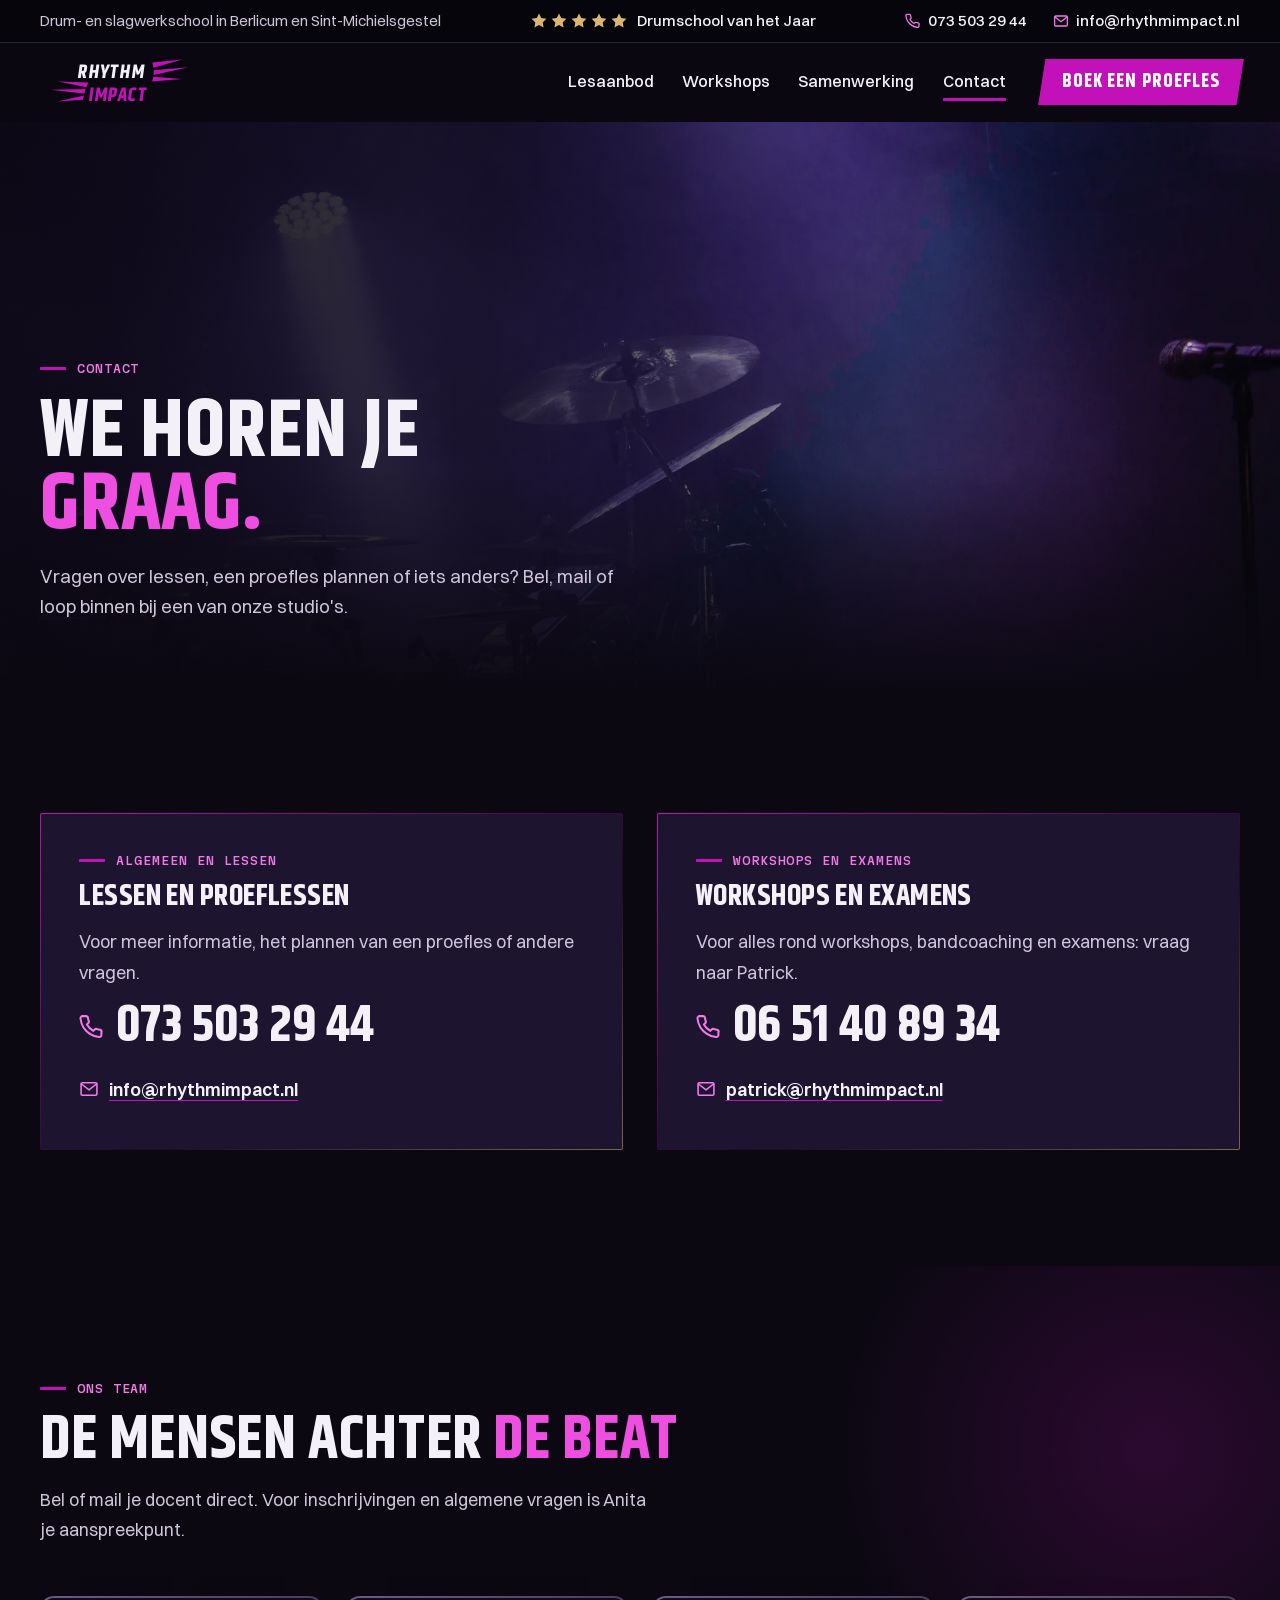
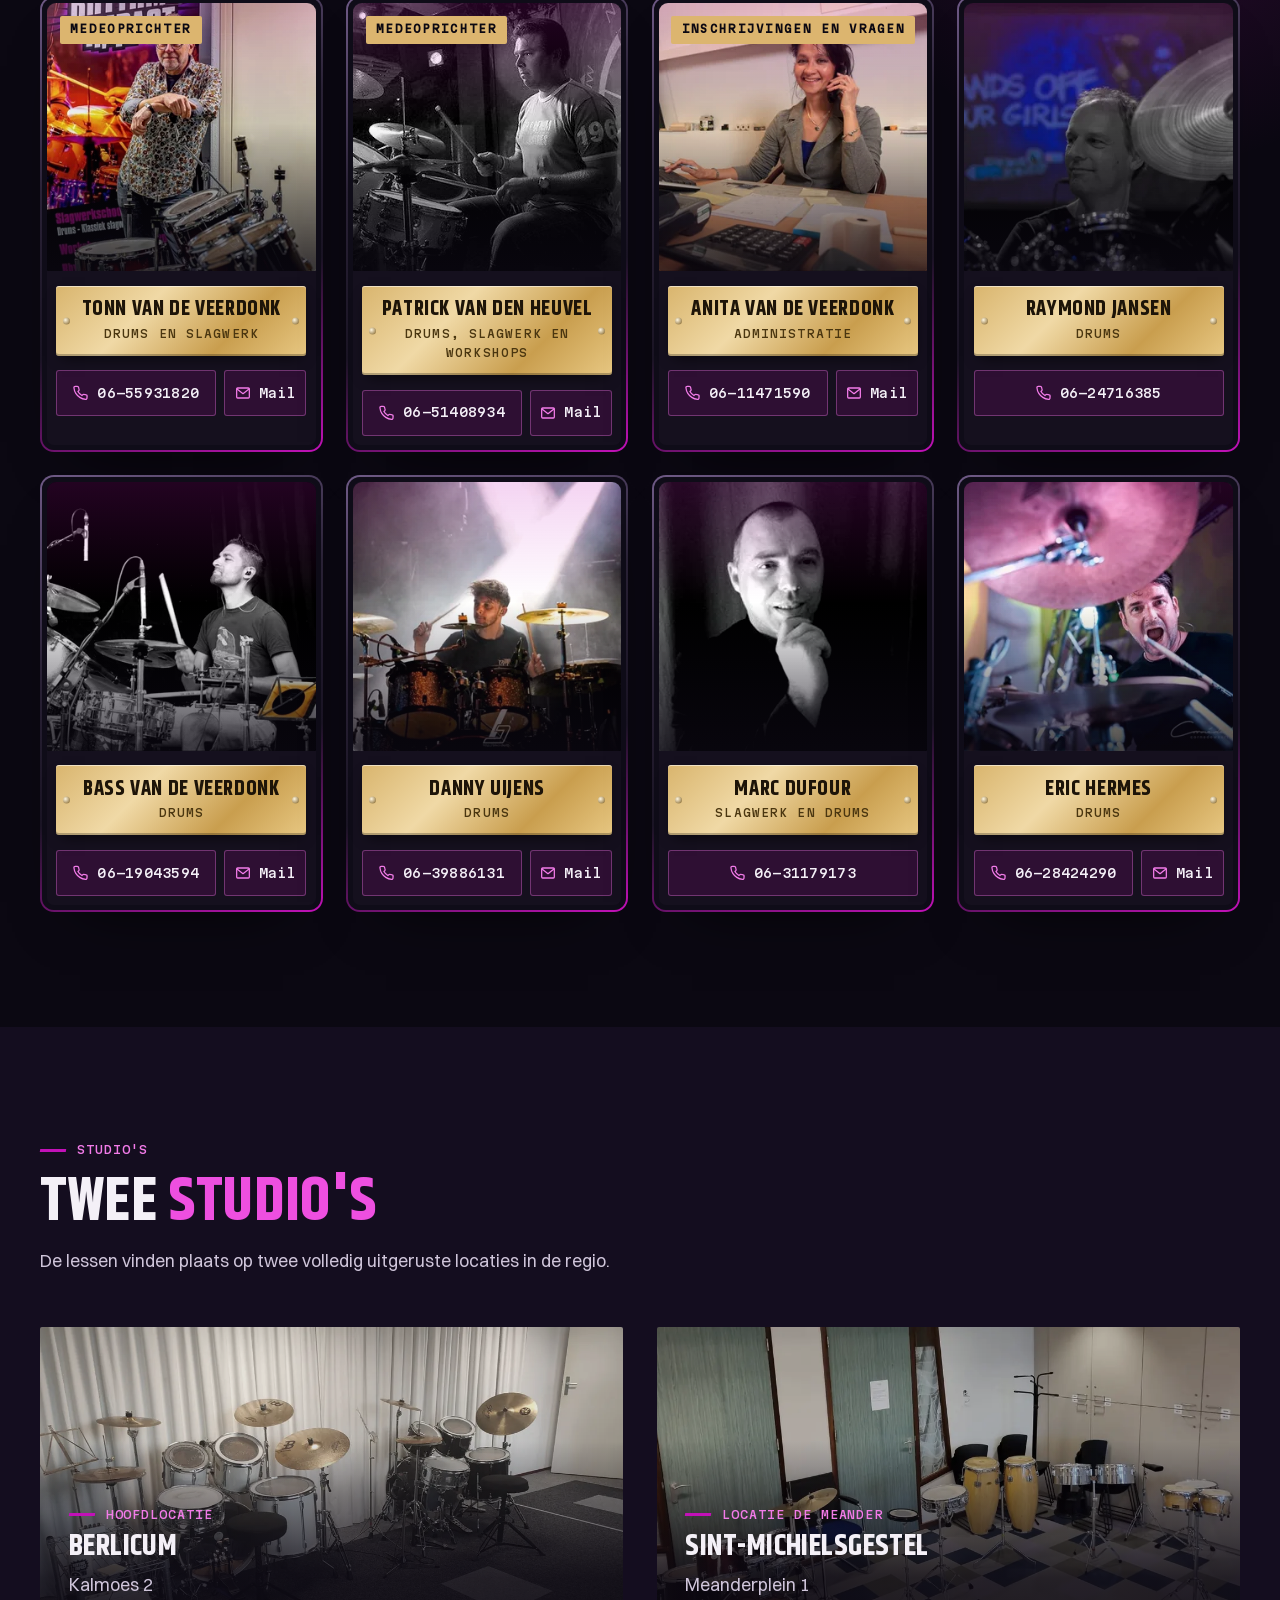
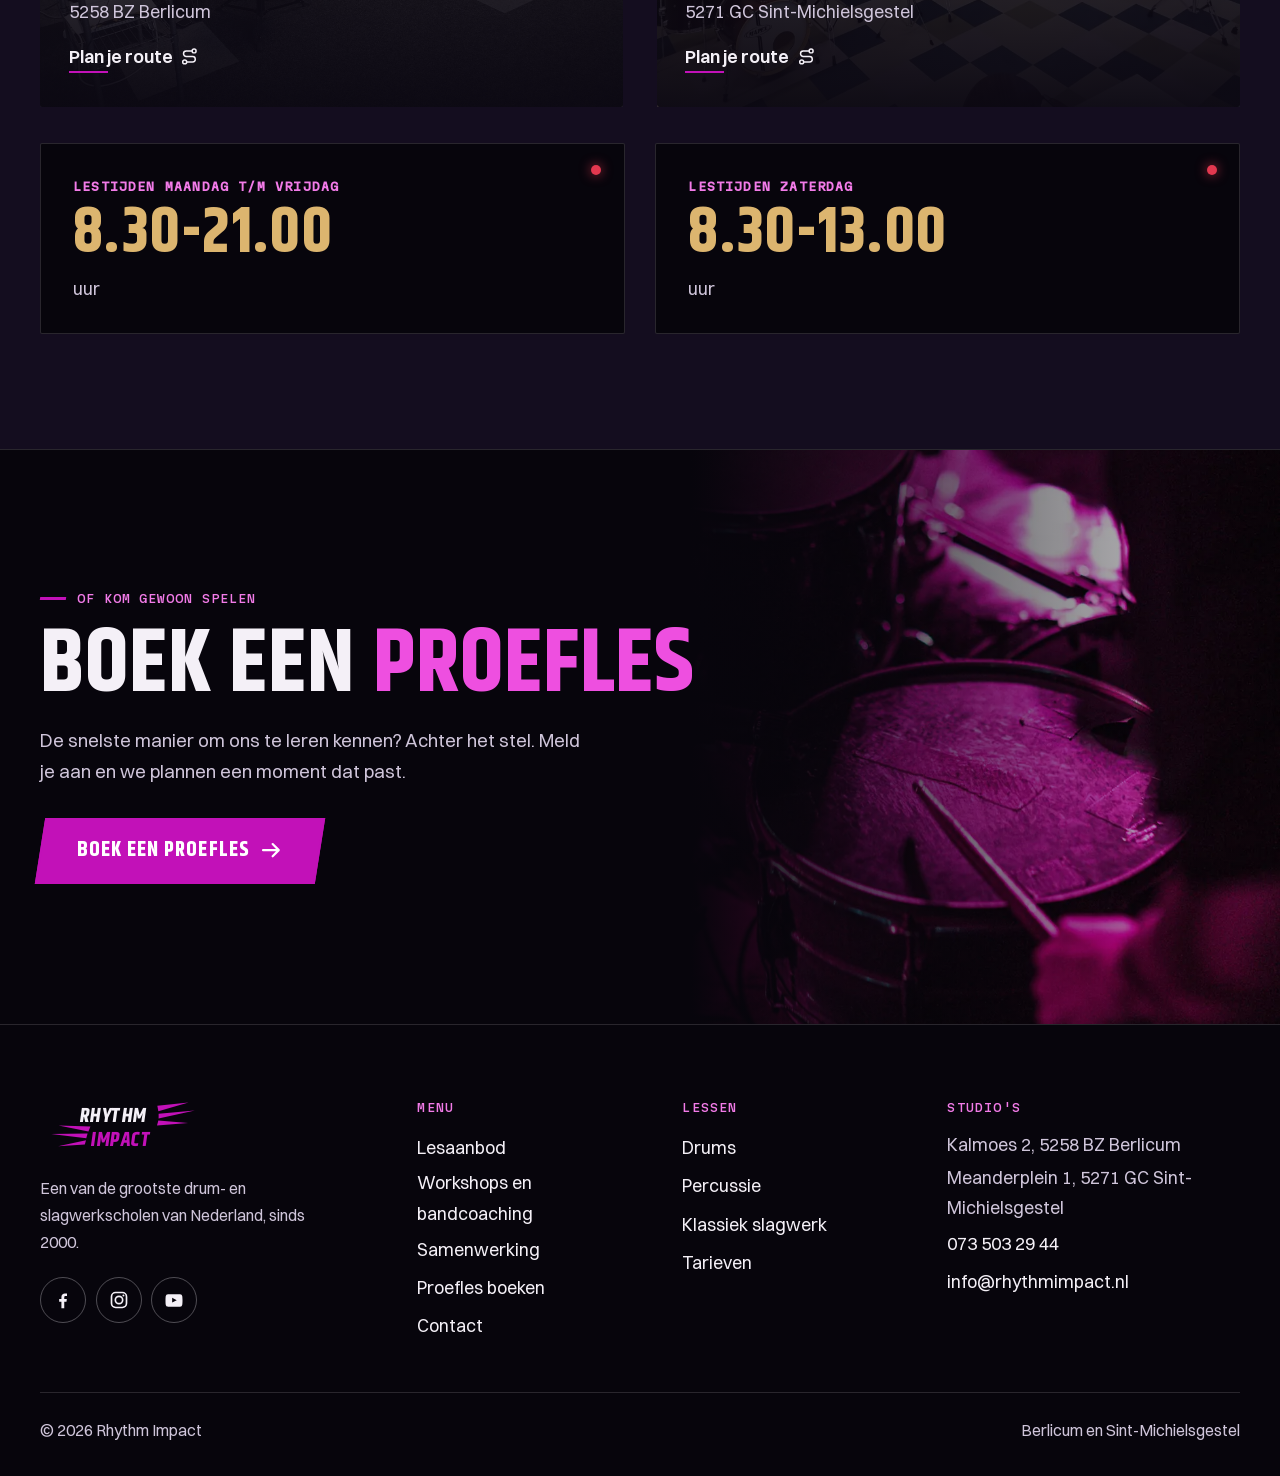
==== commit 6cf48291: "Teamsectie toegevoegd" ====
--- a/contact.html
+++ b/contact.html
@@ -20,7 +20,7 @@
   <link rel="preload" href="assets/fonts/khand-700.woff2" as="font" type="font/woff2" crossorigin>
   <link rel="preload" href="assets/fonts/switzer-400.woff2" as="font" type="font/woff2" crossorigin>
   
-  <link rel="stylesheet" href="css/style.css?v=2">
+  <link rel="stylesheet" href="css/style.css?v=4">
   <script type="application/ld+json">
   {
     "@context": "https://schema.org",
@@ -134,6 +134,122 @@
     </div>
   </section>
 
+  <section class="sectie team-sectie" aria-labelledby="team-kop">
+    <div class="wrap">
+      <div class="sectiekop" data-rev>
+        <span class="eyebrow">Ons team</span>
+        <h2 id="team-kop">De mensen achter <span class="accent">de beat</span></h2>
+        <p>Bel of mail je docent direct. Voor inschrijvingen en algemene vragen is Anita je aanspreekpunt.</p>
+      </div>
+      <div class="teamraster" data-rev data-stagger>
+        <article class="teamkaart" style="--i:0">
+          <div class="team-foto">
+            <img src="assets/img/team-tonn-640.webp" srcset="assets/img/team-tonn-320.webp 320w, assets/img/team-tonn-640.webp 640w" sizes="(max-width: 640px) 76vw, (max-width: 1020px) 42vw, 22vw" width="640" height="640" loading="lazy" alt="Tonn van de Veerdonk, drums en slagwerk">
+            <span class="team-spot" aria-hidden="true"></span>
+            <span class="team-badge">Medeoprichter</span>
+          </div>
+          <div class="naamplaat">
+            <span class="klink" aria-hidden="true"></span><span class="klink" aria-hidden="true"></span>
+            <h3>Tonn van de Veerdonk</h3>
+            <p>Drums en slagwerk</p>
+          </div>
+          <div class="team-acties"><a class="team-actie" href="tel:+31655931820"><svg class="icoon" aria-hidden="true"><use href="assets/iconen.svg#i-telefoon"/></svg><span>06-55931820</span></a><a class="team-actie" href="mailto:tonn@rhythmimpact.nl" aria-label="Mail Tonn"><svg class="icoon" aria-hidden="true"><use href="assets/iconen.svg#i-mail"/></svg><span>Mail</span></a></div>
+        </article>
+        <article class="teamkaart" style="--i:1">
+          <div class="team-foto">
+            <img src="assets/img/team-patrick-640.webp" srcset="assets/img/team-patrick-320.webp 320w, assets/img/team-patrick-640.webp 640w" sizes="(max-width: 640px) 76vw, (max-width: 1020px) 42vw, 22vw" width="640" height="640" loading="lazy" alt="Patrick van den Heuvel, drums, slagwerk en workshops">
+            <span class="team-spot" aria-hidden="true"></span>
+            <span class="team-badge">Medeoprichter</span>
+          </div>
+          <div class="naamplaat">
+            <span class="klink" aria-hidden="true"></span><span class="klink" aria-hidden="true"></span>
+            <h3>Patrick van den Heuvel</h3>
+            <p>Drums, slagwerk en workshops</p>
+          </div>
+          <div class="team-acties"><a class="team-actie" href="tel:+31651408934"><svg class="icoon" aria-hidden="true"><use href="assets/iconen.svg#i-telefoon"/></svg><span>06-51408934</span></a><a class="team-actie" href="mailto:patrick@rhythmimpact.nl" aria-label="Mail Patrick"><svg class="icoon" aria-hidden="true"><use href="assets/iconen.svg#i-mail"/></svg><span>Mail</span></a></div>
+        </article>
+        <article class="teamkaart" style="--i:2">
+          <div class="team-foto">
+            <img src="assets/img/team-anita-640.webp" srcset="assets/img/team-anita-320.webp 320w, assets/img/team-anita-640.webp 640w" sizes="(max-width: 640px) 76vw, (max-width: 1020px) 42vw, 22vw" width="640" height="640" loading="lazy" alt="Anita van de Veerdonk, administratie">
+            <span class="team-spot" aria-hidden="true"></span>
+            <span class="team-badge">Inschrijvingen en vragen</span>
+          </div>
+          <div class="naamplaat">
+            <span class="klink" aria-hidden="true"></span><span class="klink" aria-hidden="true"></span>
+            <h3>Anita van de Veerdonk</h3>
+            <p>Administratie</p>
+          </div>
+          <div class="team-acties"><a class="team-actie" href="tel:+31611471590"><svg class="icoon" aria-hidden="true"><use href="assets/iconen.svg#i-telefoon"/></svg><span>06-11471590</span></a><a class="team-actie" href="mailto:anita@rhythmimpact.nl" aria-label="Mail Anita"><svg class="icoon" aria-hidden="true"><use href="assets/iconen.svg#i-mail"/></svg><span>Mail</span></a></div>
+        </article>
+        <article class="teamkaart" style="--i:3">
+          <div class="team-foto">
+            <img src="assets/img/team-raymond-640.webp" srcset="assets/img/team-raymond-320.webp 320w, assets/img/team-raymond-640.webp 640w" sizes="(max-width: 640px) 76vw, (max-width: 1020px) 42vw, 22vw" width="640" height="640" loading="lazy" alt="Raymond Jansen, drums">
+            <span class="team-spot" aria-hidden="true"></span>
+            
+          </div>
+          <div class="naamplaat">
+            <span class="klink" aria-hidden="true"></span><span class="klink" aria-hidden="true"></span>
+            <h3>Raymond Jansen</h3>
+            <p>Drums</p>
+          </div>
+          <div class="team-acties"><a class="team-actie" href="tel:+31624716385"><svg class="icoon" aria-hidden="true"><use href="assets/iconen.svg#i-telefoon"/></svg><span>06-24716385</span></a></div>
+        </article>
+        <article class="teamkaart" style="--i:4">
+          <div class="team-foto">
+            <img src="assets/img/team-bass-640.webp" srcset="assets/img/team-bass-320.webp 320w, assets/img/team-bass-640.webp 640w" sizes="(max-width: 640px) 76vw, (max-width: 1020px) 42vw, 22vw" width="640" height="640" loading="lazy" alt="Bass van de Veerdonk, drums">
+            <span class="team-spot" aria-hidden="true"></span>
+            
+          </div>
+          <div class="naamplaat">
+            <span class="klink" aria-hidden="true"></span><span class="klink" aria-hidden="true"></span>
+            <h3>Bass van de Veerdonk</h3>
+            <p>Drums</p>
+          </div>
+          <div class="team-acties"><a class="team-actie" href="tel:+31619043594"><svg class="icoon" aria-hidden="true"><use href="assets/iconen.svg#i-telefoon"/></svg><span>06-19043594</span></a><a class="team-actie" href="mailto:mrbassche@gmail.com" aria-label="Mail Bass"><svg class="icoon" aria-hidden="true"><use href="assets/iconen.svg#i-mail"/></svg><span>Mail</span></a></div>
+        </article>
+        <article class="teamkaart" style="--i:5">
+          <div class="team-foto">
+            <img src="assets/img/team-danny-640.webp" srcset="assets/img/team-danny-320.webp 320w, assets/img/team-danny-640.webp 640w" sizes="(max-width: 640px) 76vw, (max-width: 1020px) 42vw, 22vw" width="640" height="640" loading="lazy" alt="Danny Uijens, drums">
+            <span class="team-spot" aria-hidden="true"></span>
+            
+          </div>
+          <div class="naamplaat">
+            <span class="klink" aria-hidden="true"></span><span class="klink" aria-hidden="true"></span>
+            <h3>Danny Uijens</h3>
+            <p>Drums</p>
+          </div>
+          <div class="team-acties"><a class="team-actie" href="tel:+31639886131"><svg class="icoon" aria-hidden="true"><use href="assets/iconen.svg#i-telefoon"/></svg><span>06-39886131</span></a><a class="team-actie" href="mailto:Dionysius.drums@outlook.com" aria-label="Mail Danny"><svg class="icoon" aria-hidden="true"><use href="assets/iconen.svg#i-mail"/></svg><span>Mail</span></a></div>
+        </article>
+        <article class="teamkaart" style="--i:6">
+          <div class="team-foto">
+            <img src="assets/img/team-marc-640.webp" srcset="assets/img/team-marc-320.webp 320w, assets/img/team-marc-640.webp 640w" sizes="(max-width: 640px) 76vw, (max-width: 1020px) 42vw, 22vw" width="640" height="640" loading="lazy" alt="Marc Dufour, slagwerk en drums">
+            <span class="team-spot" aria-hidden="true"></span>
+            
+          </div>
+          <div class="naamplaat">
+            <span class="klink" aria-hidden="true"></span><span class="klink" aria-hidden="true"></span>
+            <h3>Marc Dufour</h3>
+            <p>Slagwerk en drums</p>
+          </div>
+          <div class="team-acties"><a class="team-actie" href="tel:+31631179173"><svg class="icoon" aria-hidden="true"><use href="assets/iconen.svg#i-telefoon"/></svg><span>06-31179173</span></a></div>
+        </article>
+        <article class="teamkaart" style="--i:7">
+          <div class="team-foto">
+            <img src="assets/img/team-eric-640.webp" srcset="assets/img/team-eric-320.webp 320w, assets/img/team-eric-640.webp 640w" sizes="(max-width: 640px) 76vw, (max-width: 1020px) 42vw, 22vw" width="640" height="640" loading="lazy" alt="Eric Hermes, drums">
+            <span class="team-spot" aria-hidden="true"></span>
+            
+          </div>
+          <div class="naamplaat">
+            <span class="klink" aria-hidden="true"></span><span class="klink" aria-hidden="true"></span>
+            <h3>Eric Hermes</h3>
+            <p>Drums</p>
+          </div>
+          <div class="team-acties"><a class="team-actie" href="tel:+31628424290"><svg class="icoon" aria-hidden="true"><use href="assets/iconen.svg#i-telefoon"/></svg><span>06-28424290</span></a><a class="team-actie" href="mailto:eric@isdrummer.nl" aria-label="Mail Eric"><svg class="icoon" aria-hidden="true"><use href="assets/iconen.svg#i-mail"/></svg><span>Mail</span></a></div>
+        </article>
+      </div>
+    </div>
+  </section>
+
   <section class="sectie fluweel" aria-labelledby="loc-kop">
     <div class="wrap">
       <div class="sectiekop" data-rev>
--- a/css/style.css
+++ b/css/style.css
@@ -1095,3 +1095,45 @@
   .rv-glyph { font-size: 6rem; height: .38em; }
   .sequencer { gap: 4px; }
 }
+
+/* ---------- team: podiumlicht en naamplaatjes van de drumkoffer ---------- */
+.team-sectie { position: relative; overflow: clip; isolation: isolate; }
+.team-sectie::before { content: ""; position: absolute; z-index: -1; right: -15%; top: -10%; width: 50%; aspect-ratio: 1; border-radius: 50%; background: radial-gradient(closest-side, rgba(194, 17, 184, .18), transparent); pointer-events: none; }
+.teamraster { display: grid; grid-template-columns: repeat(4, minmax(0, 1fr)); gap: clamp(1rem, 1.8vw, 1.6rem); }
+.teamkaart { position: relative; display: flex; flex-direction: column; border-radius: 14px; overflow: hidden;
+  background: linear-gradient(#15101e, #15101e) padding-box, linear-gradient(160deg, #6f5a86, #2a2236 35%, #1a1424 65%, var(--merk)) border-box;
+  border: 2px solid transparent; box-shadow: inset 0 0 0 5px rgba(11, 8, 18, .5), 0 30px 60px -40px rgba(0, 0, 0, .9);
+  transition: transform .3s var(--vlot, ease), box-shadow .3s; }
+.teamkaart:hover { transform: translateY(-5px); box-shadow: inset 0 0 0 5px rgba(11, 8, 18, .5), 0 0 40px -8px rgba(194, 17, 184, .55), 0 30px 60px -40px rgba(0, 0, 0, .9); }
+.team-foto { position: relative; margin: 5px 5px 0; aspect-ratio: 1; overflow: hidden; border-radius: 9px 9px 2px 2px; background: #0b0812; }
+.team-foto img { width: 100%; height: 100%; object-fit: cover; filter: saturate(.85) contrast(1.05); transition: transform .9s var(--vlot, ease), filter .4s; }
+.teamkaart:hover .team-foto img { transform: scale(1.05); filter: saturate(1) contrast(1.05); }
+.team-spot { position: absolute; inset: 0; pointer-events: none;
+  background: linear-gradient(180deg, rgba(194, 17, 184, .18), transparent 45%), linear-gradient(0deg, rgba(11, 8, 18, .75), transparent 55%);
+  mix-blend-mode: normal; }
+.team-badge { position: absolute; left: .8rem; top: .8rem; padding: .3rem .65rem; border-radius: 2px; background: var(--koper); color: var(--nacht); font-family: var(--mono); font-size: .68rem; letter-spacing: .12em; text-transform: uppercase; font-weight: 600; }
+.naamplaat { position: relative; margin: .9rem .9rem 0; padding: .85rem 1rem .8rem; border-radius: 3px; text-align: center;
+  background: linear-gradient(135deg, #d9b56e, #f0d9a6 35%, #c99e4e 70%, #e7c782); color: #1d1408;
+  box-shadow: inset 0 1px 0 rgba(255, 255, 255, .55), inset 0 -2px 0 rgba(0, 0, 0, .25), 0 6px 14px -6px rgba(0, 0, 0, .8); }
+.klink { position: absolute; top: 50%; width: 7px; height: 7px; border-radius: 50%; translate: 0 -50%; background: radial-gradient(circle at 35% 35%, #fff6df, #7a5a1c); }
+.klink:first-child { left: 7px; } .klink:nth-child(2) { right: 7px; }
+.naamplaat h3 { font-family: var(--display); font-size: 1.3rem; line-height: 1; letter-spacing: .03em; text-transform: uppercase; color: #1d1408; }
+.naamplaat p { font-family: var(--mono); font-size: .7rem; letter-spacing: .1em; text-transform: uppercase; color: #4a3610; margin-top: .25rem; }
+.team-acties { display: grid; grid-template-columns: minmax(0, 1fr) auto; gap: .5rem; padding: .9rem; }
+.team-acties:has(> :only-child) { grid-template-columns: 1fr; }
+.team-actie { display: inline-flex; align-items: center; justify-content: center; gap: .5rem; min-height: 46px; padding: 0 .9rem; border-radius: 3px;
+  background: rgba(194, 17, 184, .14); border: 1px solid rgba(242, 123, 232, .35); color: var(--been); font-family: var(--mono); font-size: .82rem; letter-spacing: .02em; white-space: nowrap; padding-inline: .6rem;
+  transition: background .2s, border-color .2s, transform .2s; }
+.team-actie .icoon { width: 1rem; height: 1rem; color: var(--merk-licht); }
+.team-actie:hover { background: var(--merk); border-color: var(--merk); color: #fff; }
+.team-actie:hover .icoon { color: #fff; }
+@media (prefers-reduced-motion: no-preference) {
+  .teamraster.in .teamkaart .team-spot { animation: spot-aan 1.2s ease both; animation-delay: calc(.2s + var(--i) * .08s); }
+}
+@keyframes spot-aan { from { opacity: 0; } to { opacity: 1; } }
+@media (max-width: 1020px) { .teamraster { grid-template-columns: repeat(2, minmax(0, 1fr)); } }
+@media (max-width: 640px) {
+  .teamraster { display: flex; overflow-x: auto; scroll-snap-type: x mandatory; gap: 1rem; padding-inline: var(--gutter); margin-inline: calc(var(--gutter) * -1); padding-bottom: .6rem; scrollbar-width: none; }
+  .teamraster::-webkit-scrollbar { display: none; }
+  .teamraster > * { flex: 0 0 76%; scroll-snap-align: start; }
+}
